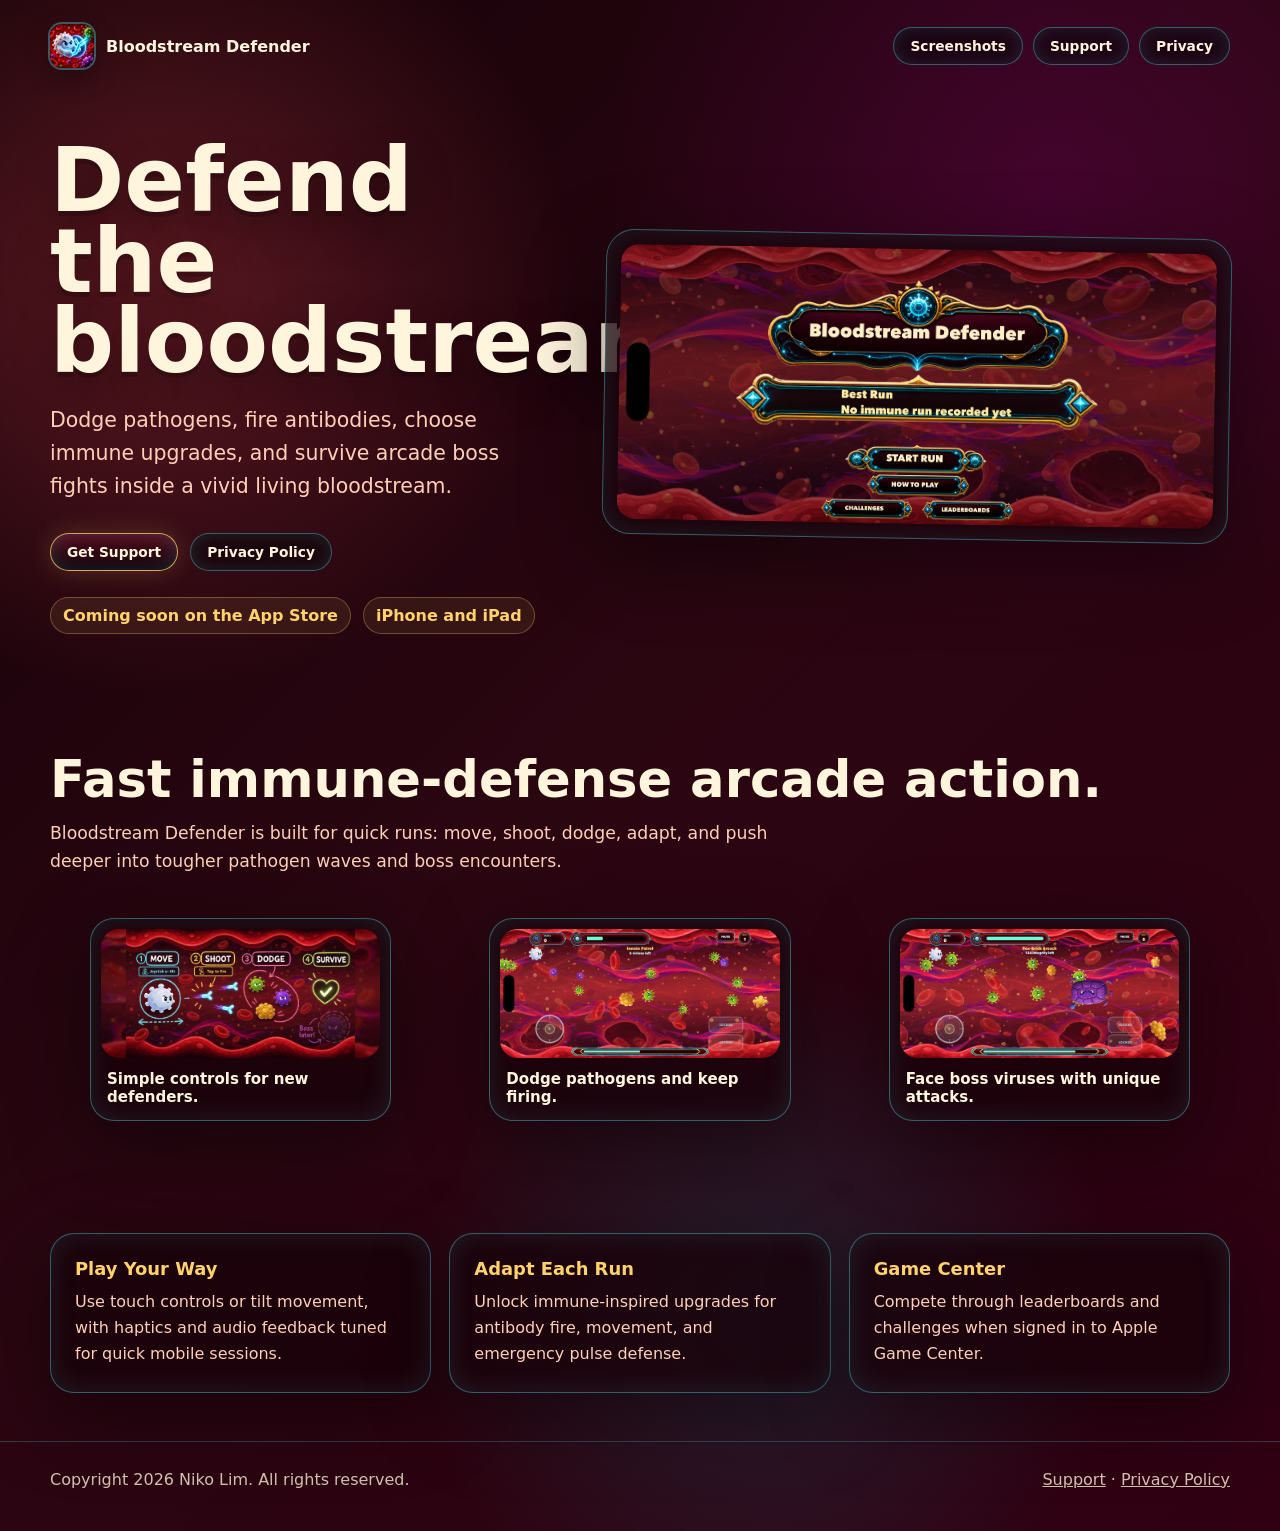
==== index.html @ 1365306f "Create Bloodstream Defender support site" ====
<!doctype html>
<html lang="en">
  <head>
    <meta charset="utf-8">
    <meta name="viewport" content="width=device-width, initial-scale=1">
    <meta name="description" content="Bloodstream Defender is a fast arcade survival game for iPhone and iPad. Dodge pathogens, fire antibodies, unlock immune upgrades, and survive boss virus attacks.">
    <title>Bloodstream Defender</title>
    <link rel="icon" href="assets/app-icon.png">
    <link rel="stylesheet" href="styles.css">
  </head>
  <body>
    <header class="site-shell topbar">
      <a class="brand" href="./" aria-label="Bloodstream Defender home">
        <img src="assets/app-icon.png" alt="">
        <span>Bloodstream Defender</span>
      </a>
      <nav class="nav" aria-label="Main navigation">
        <a href="#screenshots">Screenshots</a>
        <a href="support/">Support</a>
        <a href="privacy/">Privacy</a>
      </nav>
    </header>

    <main>
      <section class="site-shell hero">
        <div>
          <h1>Defend the bloodstream.</h1>
          <p>
            Dodge pathogens, fire antibodies, choose immune upgrades, and survive arcade boss fights inside a vivid living bloodstream.
          </p>
          <div class="hero-actions" aria-label="Primary links">
            <a class="button primary" href="support/">Get Support</a>
            <a class="button" href="privacy/">Privacy Policy</a>
          </div>
          <div class="status-line" aria-label="Release status">
            <span>Coming soon on the App Store</span>
            <span>iPhone and iPad</span>
          </div>
        </div>
        <div class="hero-card" aria-label="Bloodstream Defender title screenshot">
          <img src="assets/iphone-title.png" alt="Bloodstream Defender title screen">
        </div>
      </section>

      <section id="screenshots" class="site-shell section">
        <h2>Fast immune-defense arcade action.</h2>
        <p class="section-lead">
          Bloodstream Defender is built for quick runs: move, shoot, dodge, adapt, and push deeper into tougher pathogen waves and boss encounters.
        </p>
        <div class="shot-grid">
          <figure class="shot">
            <img src="assets/iphone-how-to.png" alt="How to play screen showing move, shoot, dodge, and survive instructions">
            <figcaption>Simple controls for new defenders.</figcaption>
          </figure>
          <figure class="shot">
            <img src="assets/iphone-gameplay.png" alt="Gameplay screen with white blood cell, pathogens, and antibody projectiles">
            <figcaption>Dodge pathogens and keep firing.</figcaption>
          </figure>
          <figure class="shot">
            <img src="assets/iphone-boss.png" alt="Boss encounter gameplay screenshot">
            <figcaption>Face boss viruses with unique attacks.</figcaption>
          </figure>
        </div>
      </section>

      <section class="site-shell section">
        <div class="info-grid">
          <article class="panel">
            <h3>Play Your Way</h3>
            <p>Use touch controls or tilt movement, with haptics and audio feedback tuned for quick mobile sessions.</p>
          </article>
          <article class="panel">
            <h3>Adapt Each Run</h3>
            <p>Unlock immune-inspired upgrades for antibody fire, movement, and emergency pulse defense.</p>
          </article>
          <article class="panel">
            <h3>Game Center</h3>
            <p>Compete through leaderboards and challenges when signed in to Apple Game Center.</p>
          </article>
        </div>
      </section>
    </main>

    <footer class="footer">
      <div class="site-shell">
        <span>Copyright 2026 Niko Lim. All rights reserved.</span>
        <span><a href="support/">Support</a> · <a href="privacy/">Privacy Policy</a></span>
      </div>
    </footer>
  </body>
</html>
---- styles.css ----
:root {
  --ink: #fff5dd;
  --muted: #ffcfb8;
  --cyan: #54f5ff;
  --cyan-soft: rgba(84, 245, 255, 0.2);
  --gold: #ffd26b;
  --red-900: #160208;
  --red-800: #2a0611;
  --red-700: #570d1d;
  --panel: rgba(25, 2, 10, 0.78);
  --panel-strong: rgba(10, 0, 6, 0.88);
  --line: rgba(84, 245, 255, 0.38);
  --shadow: 0 24px 80px rgba(0, 0, 0, 0.45);
}

* {
  box-sizing: border-box;
}

html {
  min-height: 100%;
  background: var(--red-900);
  color: var(--ink);
  font-family: Inter, ui-rounded, "SF Pro Rounded", "Trebuchet MS", system-ui, -apple-system, BlinkMacSystemFont, sans-serif;
}

body {
  min-height: 100%;
  margin: 0;
  background:
    radial-gradient(circle at 12% 18%, rgba(255, 80, 91, 0.28), transparent 26rem),
    radial-gradient(circle at 82% 12%, rgba(115, 0, 94, 0.36), transparent 28rem),
    radial-gradient(circle at 60% 86%, rgba(0, 221, 255, 0.13), transparent 22rem),
    linear-gradient(135deg, var(--red-900), var(--red-800) 48%, #300012);
}

body::before {
  position: fixed;
  inset: 0;
  z-index: -2;
  content: "";
  background-image:
    radial-gradient(ellipse at center, rgba(255, 82, 55, 0.28) 0 23%, transparent 24%),
    radial-gradient(ellipse at center, rgba(255, 166, 54, 0.18) 0 20%, transparent 21%);
  background-size: 180px 82px, 84px 84px;
  background-position: 20px 30px, 110px 80px;
  opacity: 0.25;
  transform: rotate(-10deg) scale(1.08);
}

body::after {
  position: fixed;
  inset: 0;
  z-index: -1;
  content: "";
  background:
    linear-gradient(90deg, rgba(255, 73, 92, 0.28), transparent 17%, transparent 83%, rgba(255, 73, 92, 0.28)),
    linear-gradient(180deg, rgba(255, 55, 60, 0.42), transparent 19%, transparent 81%, rgba(255, 55, 60, 0.42));
  pointer-events: none;
}

a {
  color: inherit;
}

.site-shell {
  width: min(1180px, calc(100% - 36px));
  margin: 0 auto;
}

.topbar {
  display: flex;
  align-items: center;
  justify-content: space-between;
  gap: 24px;
  padding: 24px 0;
}

.brand {
  display: inline-flex;
  align-items: center;
  gap: 12px;
  color: var(--ink);
  font-weight: 900;
  text-decoration: none;
}

.brand img {
  width: 44px;
  height: 44px;
  border-radius: 12px;
  box-shadow: 0 0 0 2px rgba(84, 245, 255, 0.34), 0 10px 24px rgba(0, 0, 0, 0.35);
}

.nav {
  display: flex;
  gap: 10px;
  align-items: center;
  flex-wrap: wrap;
}

.nav a,
.button {
  border: 1px solid var(--line);
  border-radius: 999px;
  background: rgba(7, 0, 6, 0.52);
  color: var(--ink);
  box-shadow: inset 0 0 18px rgba(84, 245, 255, 0.13);
  font-size: 0.86rem;
  font-weight: 850;
  letter-spacing: 0;
  padding: 10px 16px;
  text-decoration: none;
}

.button.primary {
  border-color: rgba(255, 210, 107, 0.78);
  background: linear-gradient(180deg, rgba(87, 8, 24, 0.94), rgba(14, 1, 8, 0.96));
  box-shadow: inset 0 0 20px rgba(84, 245, 255, 0.18), 0 0 26px rgba(255, 210, 107, 0.18);
}

.hero {
  display: grid;
  grid-template-columns: minmax(0, 0.9fr) minmax(360px, 1.1fr);
  align-items: center;
  gap: 42px;
  padding: 48px 0 72px;
}

.hero h1,
.page-hero h1 {
  max-width: 780px;
  margin: 0;
  font-size: clamp(3rem, 7vw, 6.8rem);
  line-height: 0.9;
  letter-spacing: 0;
  text-shadow: 0 5px 0 rgba(0, 0, 0, 0.18), 0 18px 42px rgba(0, 0, 0, 0.36);
}

.hero p,
.page-hero p {
  max-width: 620px;
  margin: 22px 0 0;
  color: var(--muted);
  font-size: clamp(1.06rem, 1.7vw, 1.28rem);
  line-height: 1.62;
}

.hero-actions {
  display: flex;
  gap: 12px;
  flex-wrap: wrap;
  margin-top: 30px;
}

.status-line {
  display: flex;
  gap: 12px;
  flex-wrap: wrap;
  margin-top: 26px;
  color: var(--gold);
  font-weight: 900;
}

.status-line span {
  border: 1px solid rgba(255, 210, 107, 0.3);
  border-radius: 999px;
  background: rgba(255, 210, 107, 0.08);
  padding: 8px 12px;
}

.hero-card,
.panel,
.shot {
  border: 1px solid var(--line);
  background: var(--panel);
  box-shadow: var(--shadow), inset 0 0 28px rgba(84, 245, 255, 0.11);
}

.hero-card {
  border-radius: 28px;
  padding: 14px;
  transform: rotate(1deg);
}

.hero-card img,
.shot img {
  display: block;
  width: 100%;
  border-radius: 18px;
}

.section {
  padding: 48px 0;
}

.section h2 {
  margin: 0 0 14px;
  font-size: clamp(2rem, 4vw, 3.8rem);
  line-height: 0.98;
  letter-spacing: 0;
}

.section-lead {
  max-width: 720px;
  margin: 0 0 26px;
  color: var(--muted);
  font-size: 1.08rem;
  line-height: 1.65;
}

.shot-grid {
  display: grid;
  grid-template-columns: repeat(3, minmax(0, 1fr));
  gap: 18px;
}

.shot {
  overflow: hidden;
  border-radius: 24px;
  padding: 10px;
}

.shot figcaption {
  color: var(--ink);
  font-size: 0.94rem;
  font-weight: 850;
  padding: 12px 6px 4px;
}

.info-grid {
  display: grid;
  grid-template-columns: repeat(3, minmax(0, 1fr));
  gap: 18px;
}

.panel {
  border-radius: 24px;
  padding: 24px;
}

.panel h3 {
  margin: 0 0 10px;
  color: var(--gold);
  font-size: 1.12rem;
}

.panel p,
.panel li {
  color: var(--muted);
  line-height: 1.65;
}

.panel p {
  margin: 0;
}

.panel ul {
  margin: 0;
  padding-left: 18px;
}

.page-hero {
  padding: 54px 0 34px;
}

.content-card {
  width: min(860px, 100%);
  margin: 0 auto 64px;
  border: 1px solid rgba(255, 210, 107, 0.24);
  border-radius: 28px;
  background: var(--panel-strong);
  box-shadow: var(--shadow), inset 0 0 28px rgba(84, 245, 255, 0.1);
  padding: clamp(24px, 5vw, 48px);
}

.content-card h2 {
  color: var(--gold);
  margin-top: 0;
}

.content-card p,
.content-card li {
  color: var(--muted);
  line-height: 1.72;
}

.content-card a {
  color: var(--cyan);
  font-weight: 850;
}

.footer {
  border-top: 1px solid rgba(84, 245, 255, 0.22);
  color: rgba(255, 245, 221, 0.78);
  padding: 28px 0 42px;
}

.footer .site-shell {
  display: flex;
  justify-content: space-between;
  gap: 18px;
  flex-wrap: wrap;
}

@media (max-width: 900px) {
  .hero,
  .info-grid,
  .shot-grid {
    grid-template-columns: 1fr;
  }

  .hero {
    padding-top: 28px;
  }

  .hero-card {
    transform: none;
  }
}

@media (max-width: 620px) {
  .site-shell {
    width: min(100% - 24px, 1180px);
  }

  .topbar {
    align-items: flex-start;
    flex-direction: column;
  }

  .nav {
    width: 100%;
  }

  .nav a {
    flex: 1;
    text-align: center;
  }

  .hero h1,
  .page-hero h1 {
    font-size: clamp(2.6rem, 15vw, 4rem);
  }
}
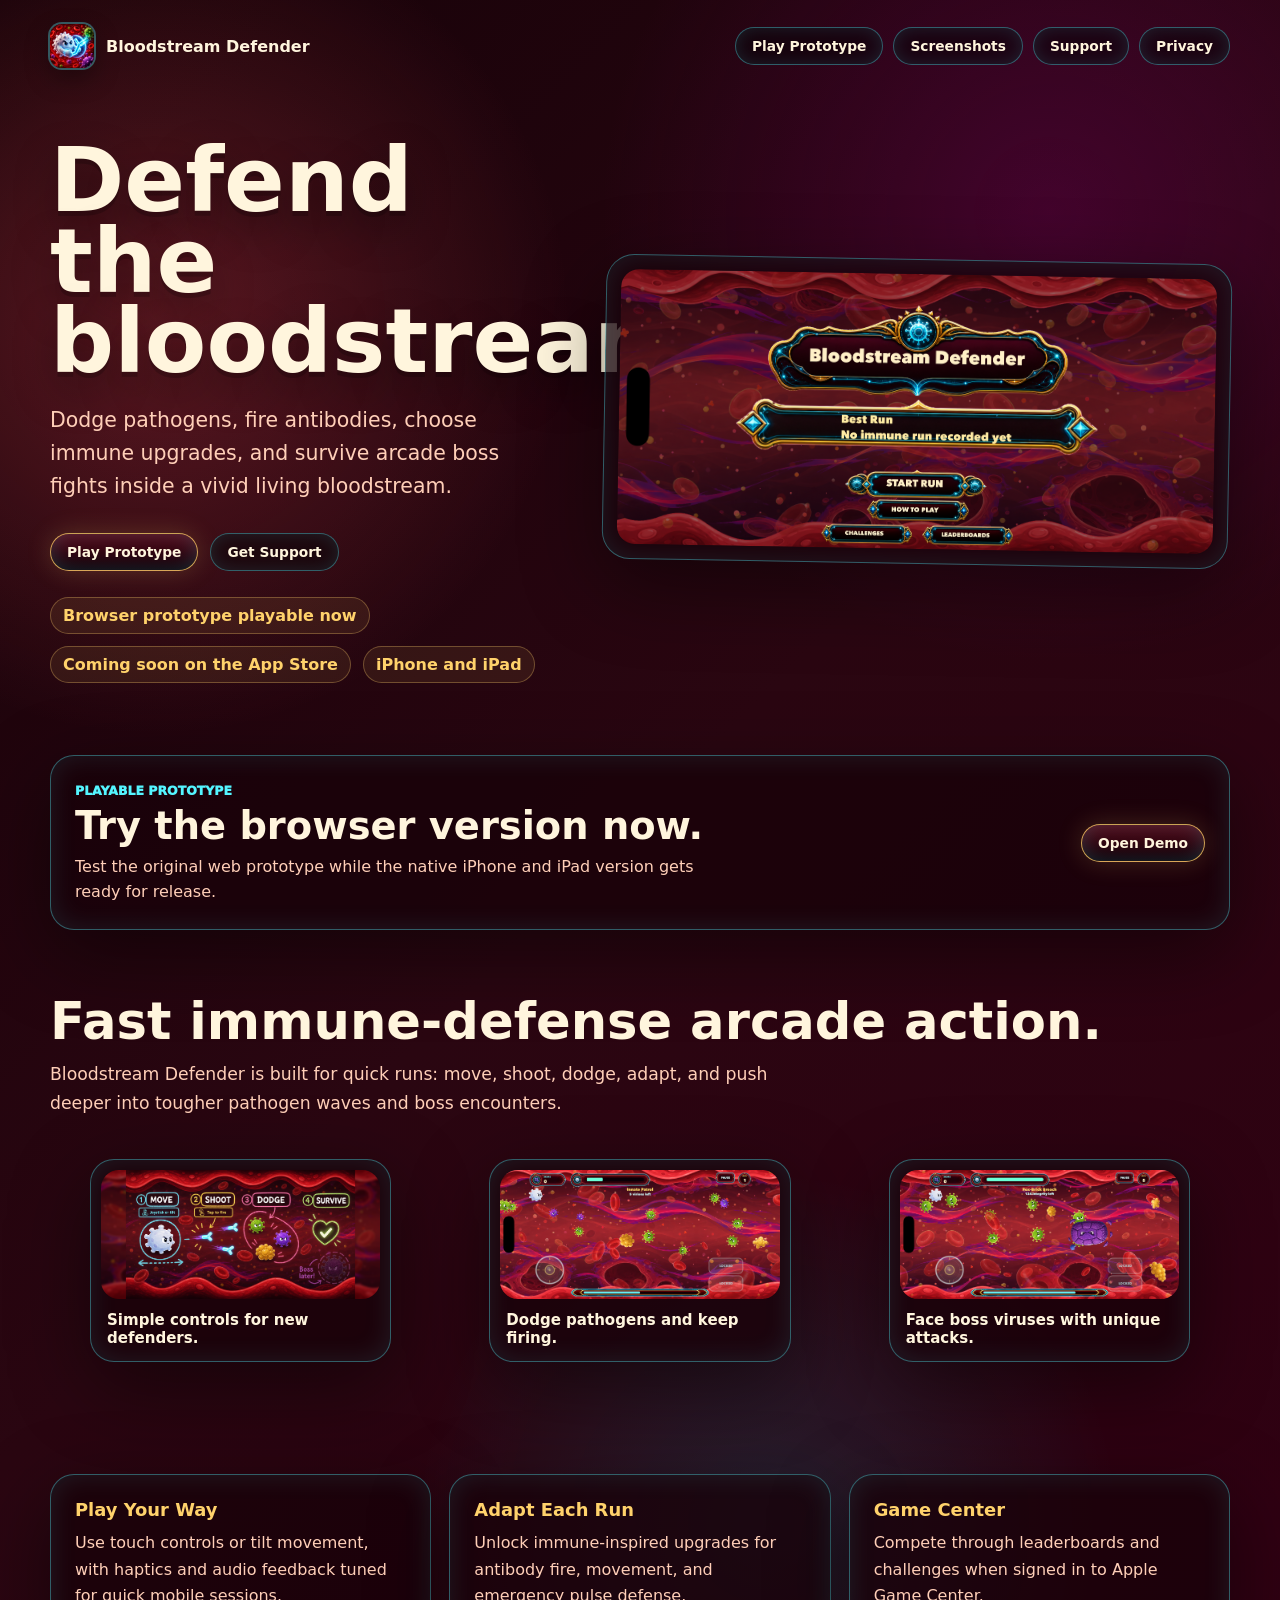
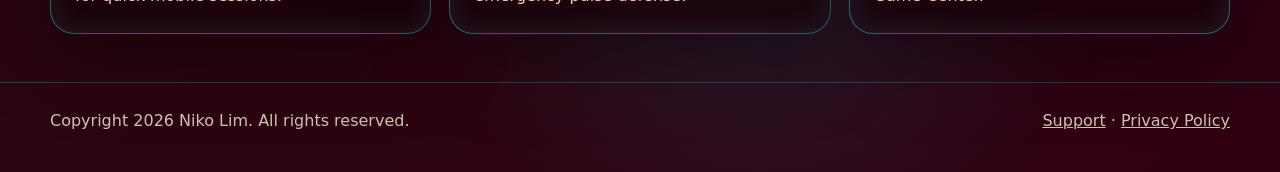
==== commit bec526a8: "Feature playable prototype link" ====
--- a/index.html
+++ b/index.html
@@ -15,6 +15,7 @@
         <span>Bloodstream Defender</span>
       </a>
       <nav class="nav" aria-label="Main navigation">
+        <a href="https://humble-marvel-dx2j.here.now/" target="_blank" rel="noopener">Play Prototype</a>
         <a href="#screenshots">Screenshots</a>
         <a href="support/">Support</a>
         <a href="privacy/">Privacy</a>
@@ -29,10 +30,11 @@
             Dodge pathogens, fire antibodies, choose immune upgrades, and survive arcade boss fights inside a vivid living bloodstream.
           </p>
           <div class="hero-actions" aria-label="Primary links">
-            <a class="button primary" href="support/">Get Support</a>
-            <a class="button" href="privacy/">Privacy Policy</a>
+            <a class="button primary" href="https://humble-marvel-dx2j.here.now/" target="_blank" rel="noopener">Play Prototype</a>
+            <a class="button" href="support/">Get Support</a>
           </div>
           <div class="status-line" aria-label="Release status">
+            <span>Browser prototype playable now</span>
             <span>Coming soon on the App Store</span>
             <span>iPhone and iPad</span>
           </div>
@@ -40,6 +42,17 @@
         <div class="hero-card" aria-label="Bloodstream Defender title screenshot">
           <img src="assets/iphone-title.png" alt="Bloodstream Defender title screen">
         </div>
+      </section>
+
+      <section class="site-shell demo-callout" aria-labelledby="prototypeTitle">
+        <div>
+          <span class="eyebrow">Playable prototype</span>
+          <h2 id="prototypeTitle">Try the browser version now.</h2>
+          <p>
+            Test the original web prototype while the native iPhone and iPad version gets ready for release.
+          </p>
+        </div>
+        <a class="button primary" href="https://humble-marvel-dx2j.here.now/" target="_blank" rel="noopener">Open Demo</a>
       </section>
 
       <section id="screenshots" class="site-shell section">
--- a/styles.css
+++ b/styles.css
@@ -169,9 +169,19 @@
   padding: 8px 12px;
 }
 
+.eyebrow {
+  display: inline-block;
+  color: var(--cyan);
+  font-size: 0.78rem;
+  font-weight: 950;
+  letter-spacing: 0;
+  text-transform: uppercase;
+}
+
 .hero-card,
 .panel,
-.shot {
+.shot,
+.demo-callout {
   border: 1px solid var(--line);
   background: var(--panel);
   box-shadow: var(--shadow), inset 0 0 28px rgba(84, 245, 255, 0.11);
@@ -192,6 +202,29 @@
 
 .section {
   padding: 48px 0;
+}
+
+.demo-callout {
+  display: flex;
+  align-items: center;
+  justify-content: space-between;
+  gap: 24px;
+  border-radius: 24px;
+  margin-bottom: 18px;
+  padding: 24px;
+}
+
+.demo-callout h2 {
+  margin: 8px 0 8px;
+  font-size: clamp(1.7rem, 3vw, 3rem);
+  line-height: 1;
+}
+
+.demo-callout p {
+  max-width: 640px;
+  margin: 0;
+  color: var(--muted);
+  line-height: 1.6;
 }
 
 .section h2 {
@@ -317,6 +350,11 @@
   .hero-card {
     transform: none;
   }
+
+  .demo-callout {
+    align-items: flex-start;
+    flex-direction: column;
+  }
 }
 
 @media (max-width: 620px) {
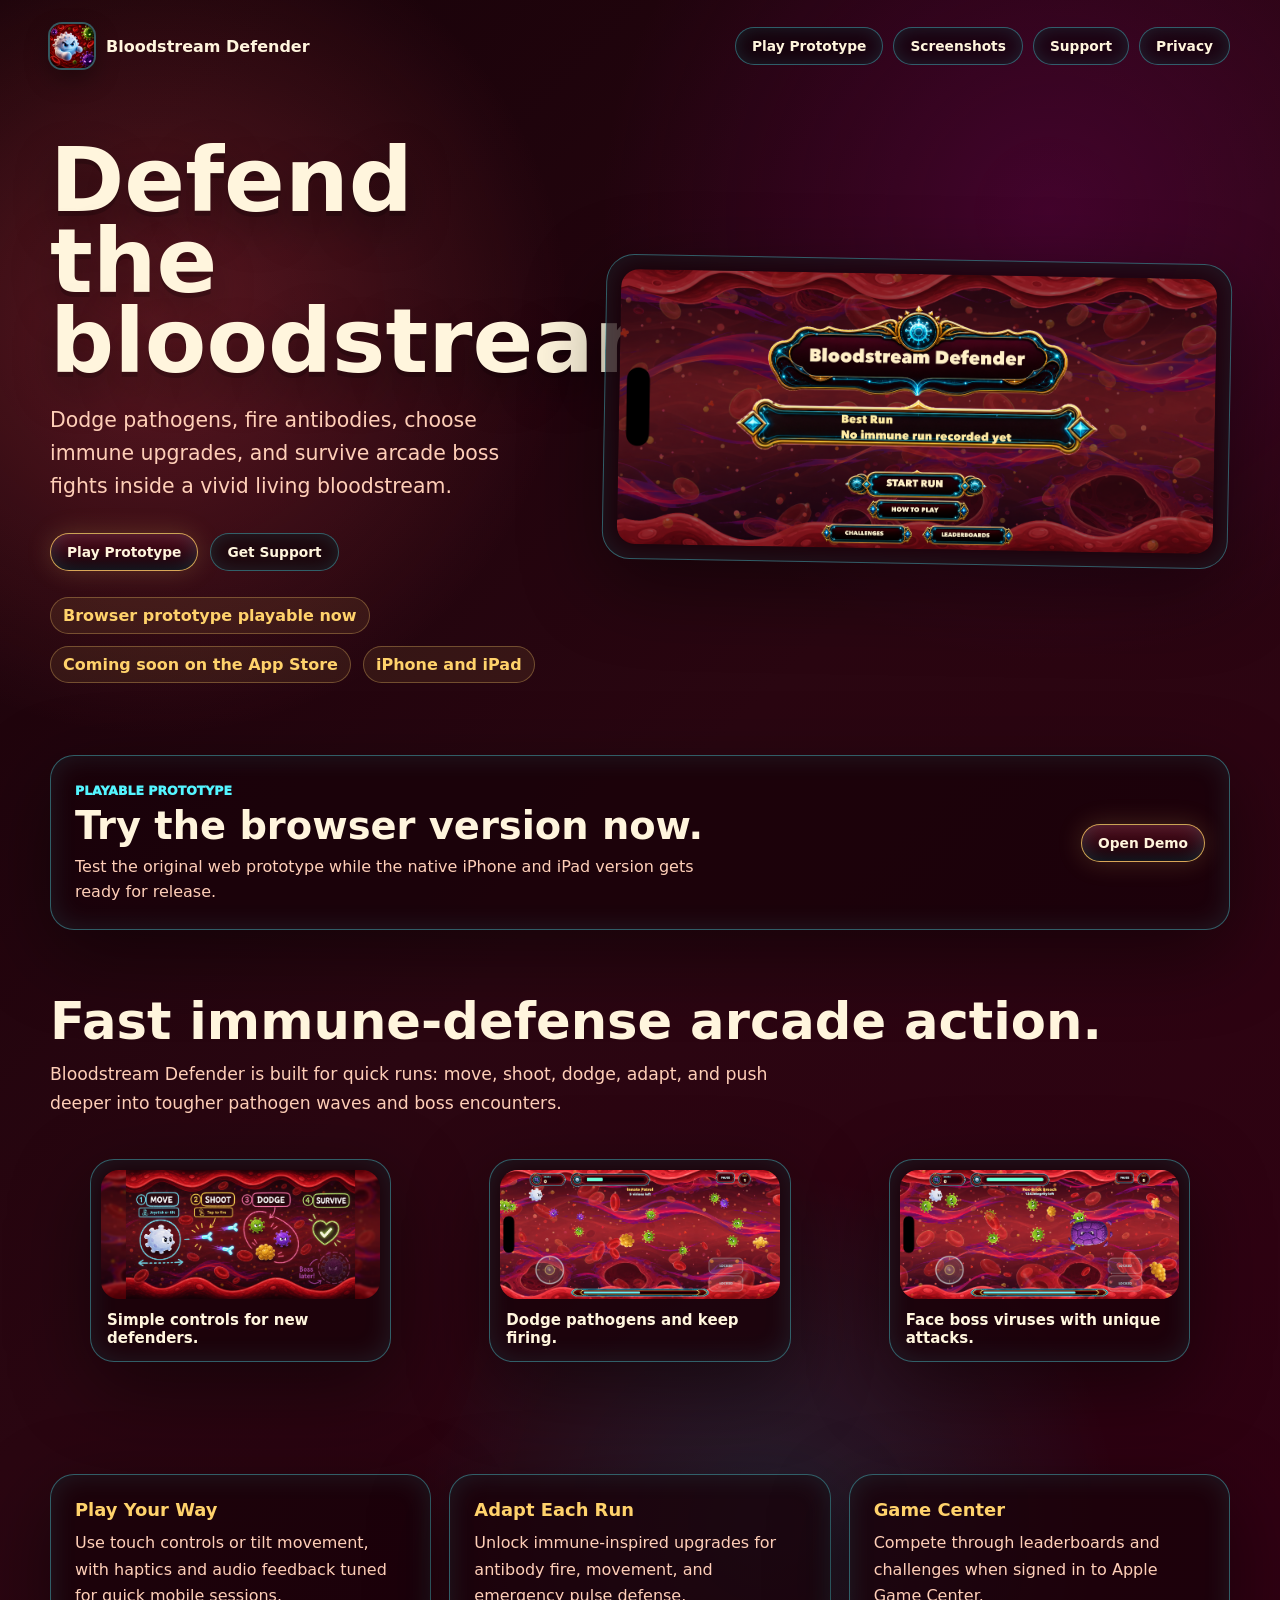
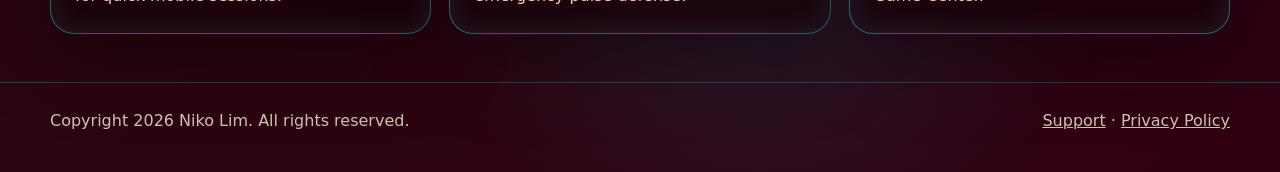
==== commit 6a5433c0: "Update site icon to App Store artwork" ====
--- a/index.html
+++ b/index.html
@@ -5,13 +5,13 @@
     <meta name="viewport" content="width=device-width, initial-scale=1">
     <meta name="description" content="Bloodstream Defender is a fast arcade survival game for iPhone and iPad. Dodge pathogens, fire antibodies, unlock immune upgrades, and survive boss virus attacks.">
     <title>Bloodstream Defender</title>
-    <link rel="icon" href="assets/app-icon.png">
+    <link rel="icon" href="assets/app-icon.png?v=20260701">
     <link rel="stylesheet" href="styles.css">
   </head>
   <body>
     <header class="site-shell topbar">
       <a class="brand" href="./" aria-label="Bloodstream Defender home">
-        <img src="assets/app-icon.png" alt="">
+        <img src="assets/app-icon.png?v=20260701" alt="">
         <span>Bloodstream Defender</span>
       </a>
       <nav class="nav" aria-label="Main navigation">
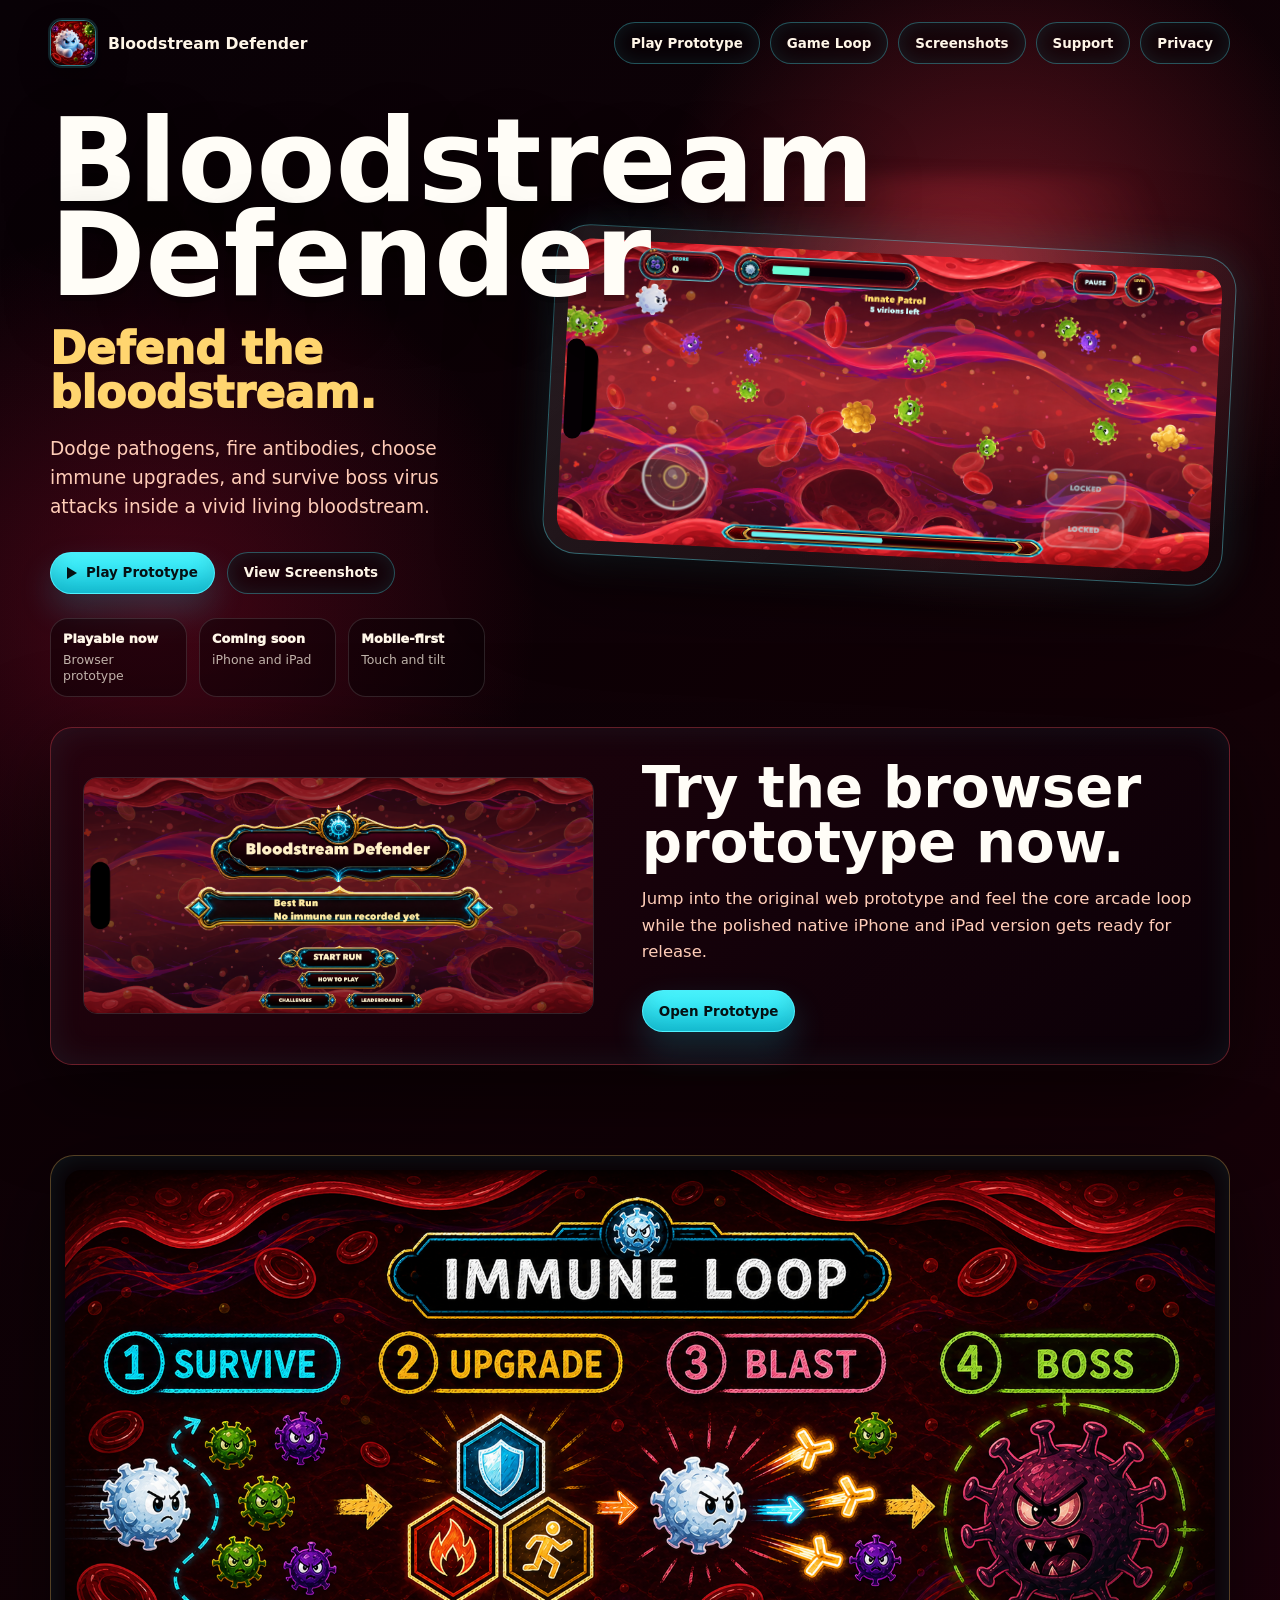
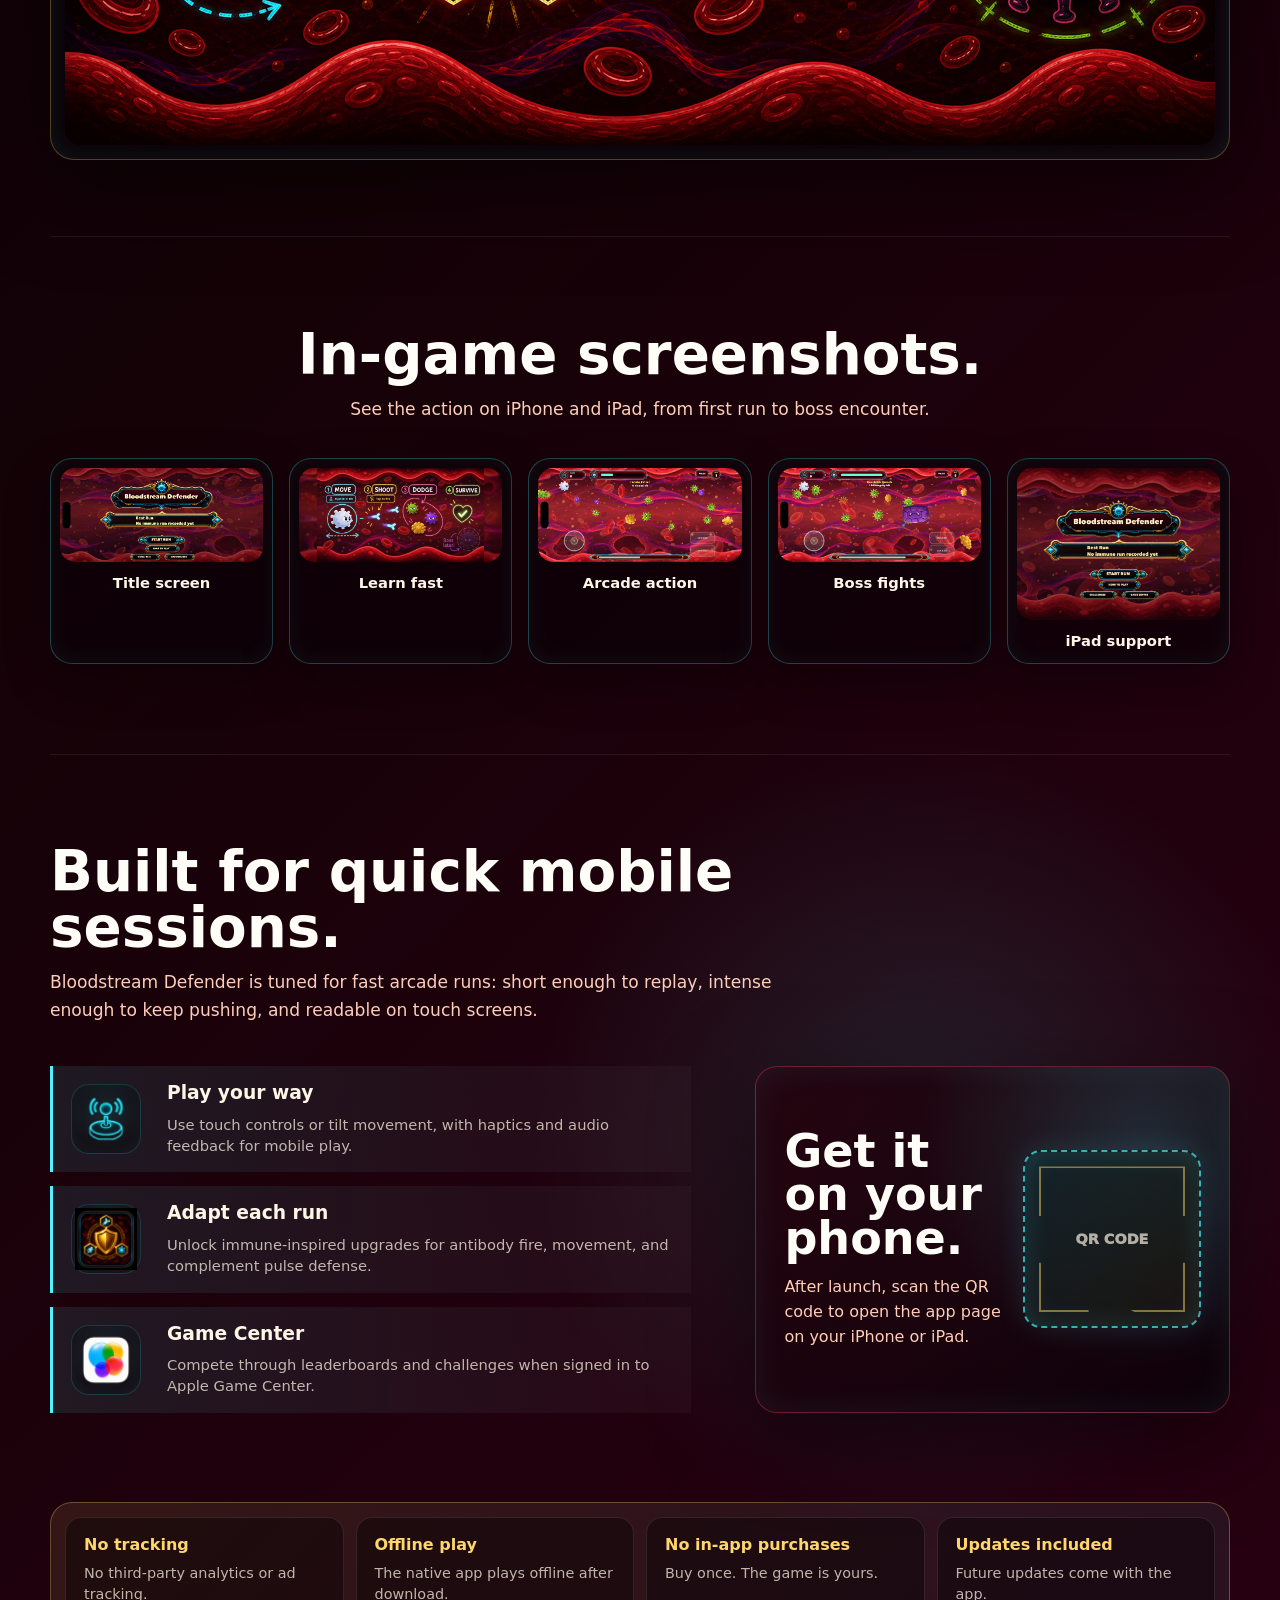
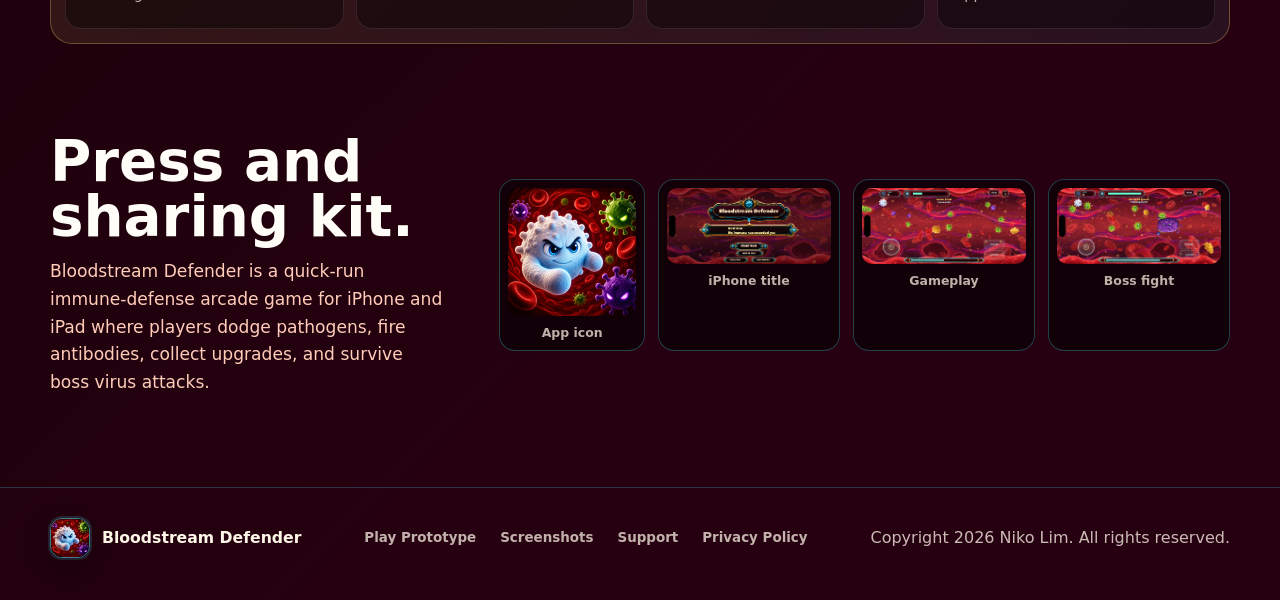
==== commit 5d1e3d5e: "Redesign marketing site" ====
--- a/index.html
+++ b/index.html
@@ -3,9 +3,19 @@
   <head>
     <meta charset="utf-8">
     <meta name="viewport" content="width=device-width, initial-scale=1">
-    <meta name="description" content="Bloodstream Defender is a fast arcade survival game for iPhone and iPad. Dodge pathogens, fire antibodies, unlock immune upgrades, and survive boss virus attacks.">
+    <meta name="description" content="Bloodstream Defender is a quick-run immune-defense arcade game for iPhone and iPad. Dodge pathogens, fire antibodies, unlock immune upgrades, and fight boss viruses with no tracking or in-app purchases.">
+    <meta property="og:title" content="Bloodstream Defender">
+    <meta property="og:description" content="A quick-run immune-defense arcade game for iPhone and iPad. Play the browser prototype now.">
+    <meta property="og:type" content="website">
+    <meta property="og:url" content="https://niko2756.github.io/bloodstream-defender-site/">
+    <meta property="og:image" content="https://niko2756.github.io/bloodstream-defender-site/assets/iphone-gameplay.png">
+    <meta name="twitter:card" content="summary_large_image">
+    <meta name="twitter:title" content="Bloodstream Defender">
+    <meta name="twitter:description" content="Defend the bloodstream in a quick-run immune-defense arcade game for iPhone and iPad.">
+    <meta name="theme-color" content="#160208">
     <title>Bloodstream Defender</title>
     <link rel="icon" href="assets/app-icon.png?v=20260701">
+    <link rel="apple-touch-icon" href="assets/app-icon.png?v=20260701">
     <link rel="stylesheet" href="styles.css">
   </head>
   <body>
@@ -16,6 +26,7 @@
       </a>
       <nav class="nav" aria-label="Main navigation">
         <a href="https://humble-marvel-dx2j.here.now/" target="_blank" rel="noopener">Play Prototype</a>
+        <a href="#loop">Game Loop</a>
         <a href="#screenshots">Screenshots</a>
         <a href="support/">Support</a>
         <a href="privacy/">Privacy</a>
@@ -24,80 +35,199 @@
 
     <main>
       <section class="site-shell hero">
-        <div>
-          <h1>Defend the bloodstream.</h1>
-          <p>
-            Dodge pathogens, fire antibodies, choose immune upgrades, and survive arcade boss fights inside a vivid living bloodstream.
+        <div class="hero-copy">
+          <h1>Bloodstream Defender</h1>
+          <p class="hero-line">Defend the bloodstream.</p>
+          <p>
+            Dodge pathogens, fire antibodies, choose immune upgrades, and survive boss virus attacks inside a vivid living bloodstream.
           </p>
           <div class="hero-actions" aria-label="Primary links">
-            <a class="button primary" href="https://humble-marvel-dx2j.here.now/" target="_blank" rel="noopener">Play Prototype</a>
-            <a class="button" href="support/">Get Support</a>
+            <a class="button primary" href="https://humble-marvel-dx2j.here.now/" target="_blank" rel="noopener">
+              <span class="button-icon" aria-hidden="true"></span>
+              Play Prototype
+            </a>
+            <a class="button" href="#screenshots">View Screenshots</a>
           </div>
-          <div class="status-line" aria-label="Release status">
-            <span>Browser prototype playable now</span>
-            <span>Coming soon on the App Store</span>
-            <span>iPhone and iPad</span>
+          <dl class="hero-facts" aria-label="Release status">
+            <div>
+              <dt>Playable now</dt>
+              <dd>Browser prototype</dd>
+            </div>
+            <div>
+              <dt>Coming soon</dt>
+              <dd>iPhone and iPad</dd>
+            </div>
+            <div>
+              <dt>Mobile-first</dt>
+              <dd>Touch and tilt</dd>
+            </div>
+          </dl>
+        </div>
+        <div class="hero-media" aria-label="Bloodstream Defender gameplay screenshot">
+          <div class="phone-frame">
+            <img src="assets/iphone-gameplay.png" alt="Bloodstream Defender gameplay with a white blood cell firing antibodies at pathogens">
           </div>
         </div>
-        <div class="hero-card" aria-label="Bloodstream Defender title screenshot">
-          <img src="assets/iphone-title.png" alt="Bloodstream Defender title screen">
-        </div>
-      </section>
-
-      <section class="site-shell demo-callout" aria-labelledby="prototypeTitle">
-        <div>
-          <span class="eyebrow">Playable prototype</span>
-          <h2 id="prototypeTitle">Try the browser version now.</h2>
-          <p>
-            Test the original web prototype while the native iPhone and iPad version gets ready for release.
-          </p>
-        </div>
-        <a class="button primary" href="https://humble-marvel-dx2j.here.now/" target="_blank" rel="noopener">Open Demo</a>
-      </section>
-
-      <section id="screenshots" class="site-shell section">
-        <h2>Fast immune-defense arcade action.</h2>
-        <p class="section-lead">
-          Bloodstream Defender is built for quick runs: move, shoot, dodge, adapt, and push deeper into tougher pathogen waves and boss encounters.
-        </p>
-        <div class="shot-grid">
+      </section>
+
+      <section class="site-shell prototype-band" aria-labelledby="prototypeTitle">
+        <img src="assets/iphone-title.png" alt="Bloodstream Defender title screen">
+        <div>
+          <h2 id="prototypeTitle">Try the browser prototype now.</h2>
+          <p>
+            Jump into the original web prototype and feel the core arcade loop while the polished native iPhone and iPad version gets ready for release.
+          </p>
+          <a class="button primary" href="https://humble-marvel-dx2j.here.now/" target="_blank" rel="noopener">Open Prototype</a>
+        </div>
+      </section>
+
+      <section id="loop" class="site-shell section loop-section">
+        <h2 class="sr-only">The immune-defense loop.</h2>
+        <figure class="loop-art">
+          <img src="assets/immune-defense-loop-kids.png" alt="The immune-defense loop: survive, upgrade, blast, and face the boss.">
+          <figcaption class="sr-only">Survive waves, choose upgrades, blast pathogens, and face boss viruses.</figcaption>
+        </figure>
+        <p class="sr-only">Gameplay loop: survive waves, choose upgrades, get stronger, and defeat boss viruses.</p>
+      </section>
+
+      <section id="screenshots" class="site-shell section screenshots-section">
+        <div class="section-heading">
+          <h2>In-game screenshots.</h2>
+          <p>See the action on iPhone and iPad, from first run to boss encounter.</p>
+        </div>
+        <div class="shot-rail" aria-label="Bloodstream Defender screenshots">
+          <figure class="shot">
+            <img src="assets/iphone-title.png" alt="Bloodstream Defender iPhone title screen">
+            <figcaption>Title screen</figcaption>
+          </figure>
           <figure class="shot">
             <img src="assets/iphone-how-to.png" alt="How to play screen showing move, shoot, dodge, and survive instructions">
-            <figcaption>Simple controls for new defenders.</figcaption>
+            <figcaption>Learn fast</figcaption>
           </figure>
           <figure class="shot">
             <img src="assets/iphone-gameplay.png" alt="Gameplay screen with white blood cell, pathogens, and antibody projectiles">
-            <figcaption>Dodge pathogens and keep firing.</figcaption>
+            <figcaption>Arcade action</figcaption>
           </figure>
           <figure class="shot">
             <img src="assets/iphone-boss.png" alt="Boss encounter gameplay screenshot">
-            <figcaption>Face boss viruses with unique attacks.</figcaption>
-          </figure>
-        </div>
-      </section>
-
-      <section class="site-shell section">
-        <div class="info-grid">
-          <article class="panel">
-            <h3>Play Your Way</h3>
-            <p>Use touch controls or tilt movement, with haptics and audio feedback tuned for quick mobile sessions.</p>
-          </article>
-          <article class="panel">
-            <h3>Adapt Each Run</h3>
-            <p>Unlock immune-inspired upgrades for antibody fire, movement, and emergency pulse defense.</p>
-          </article>
-          <article class="panel">
-            <h3>Game Center</h3>
-            <p>Compete through leaderboards and challenges when signed in to Apple Game Center.</p>
-          </article>
+            <figcaption>Boss fights</figcaption>
+          </figure>
+          <figure class="shot shot--ipad">
+            <img src="assets/ipad-title.png" alt="Bloodstream Defender iPad title screen">
+            <figcaption>iPad support</figcaption>
+          </figure>
+        </div>
+      </section>
+
+      <section class="site-shell section mobile-section" aria-labelledby="mobileTitle">
+        <div class="mobile-copy">
+          <h2 id="mobileTitle">Built for quick mobile sessions.</h2>
+          <p>
+            Bloodstream Defender is tuned for fast arcade runs: short enough to replay, intense enough to keep pushing, and readable on touch screens.
+          </p>
+        </div>
+        <div class="mobile-layout">
+          <div class="feature-list">
+            <article class="feature">
+              <span class="feature-icon" aria-hidden="true">
+                <img src="assets/feature-icon-play.png" alt="" width="104" height="104" loading="lazy">
+              </span>
+              <div class="feature-copy">
+                <h3>Play your way</h3>
+                <p>Use touch controls or tilt movement, with haptics and audio feedback for mobile play.</p>
+              </div>
+            </article>
+            <article class="feature">
+              <span class="feature-icon" aria-hidden="true">
+                <img src="assets/feature-icon-adapt.png" alt="" width="104" height="104" loading="lazy">
+              </span>
+              <div class="feature-copy">
+                <h3>Adapt each run</h3>
+                <p>Unlock immune-inspired upgrades for antibody fire, movement, and complement pulse defense.</p>
+              </div>
+            </article>
+            <article class="feature">
+              <span class="feature-icon" aria-hidden="true">
+                <img src="assets/feature-icon-gamecenter.png" alt="" width="104" height="104" loading="lazy">
+              </span>
+              <div class="feature-copy">
+                <h3>Game Center</h3>
+                <p>Compete through leaderboards and challenges when signed in to Apple Game Center.</p>
+              </div>
+            </article>
+          </div>
+          <aside class="qr-panel" aria-labelledby="qrTitle">
+            <div>
+              <h3 id="qrTitle">Get it on your phone.</h3>
+              <p>After launch, scan the QR code to open the app page on your iPhone or iPad.</p>
+            </div>
+            <div class="qr-placeholder" aria-label="QR code placeholder">
+              <span>QR code</span>
+            </div>
+          </aside>
+        </div>
+      </section>
+
+      <section class="site-shell trust-strip" aria-label="App trust and ownership details">
+        <div>
+          <strong>No tracking</strong>
+          <span>No third-party analytics or ad tracking.</span>
+        </div>
+        <div>
+          <strong>Offline play</strong>
+          <span>The native app plays offline after download.</span>
+        </div>
+        <div>
+          <strong>No in-app purchases</strong>
+          <span>Buy once. The game is yours.</span>
+        </div>
+        <div>
+          <strong>Updates included</strong>
+          <span>Future updates come with the app.</span>
+        </div>
+      </section>
+
+      <section class="site-shell section press-section">
+        <div class="press-copy">
+          <h2>Press and sharing kit.</h2>
+          <p>
+            Bloodstream Defender is a quick-run immune-defense arcade game for iPhone and iPad where players dodge pathogens, fire antibodies, collect upgrades, and survive boss virus attacks.
+          </p>
+        </div>
+        <div class="asset-strip" aria-label="Available marketing assets">
+          <figure>
+            <img src="assets/app-icon.png?v=20260701" alt="Bloodstream Defender app icon">
+            <figcaption>App icon</figcaption>
+          </figure>
+          <figure>
+            <img src="assets/iphone-title.png" alt="Bloodstream Defender title screenshot">
+            <figcaption>iPhone title</figcaption>
+          </figure>
+          <figure>
+            <img src="assets/iphone-gameplay.png" alt="Bloodstream Defender gameplay screenshot">
+            <figcaption>Gameplay</figcaption>
+          </figure>
+          <figure>
+            <img src="assets/iphone-boss.png" alt="Bloodstream Defender boss fight screenshot">
+            <figcaption>Boss fight</figcaption>
+          </figure>
         </div>
       </section>
     </main>
 
     <footer class="footer">
       <div class="site-shell">
+        <a class="brand brand--footer" href="./" aria-label="Bloodstream Defender home">
+          <img src="assets/app-icon.png?v=20260701" alt="">
+          <span>Bloodstream Defender</span>
+        </a>
+        <nav class="footer-nav" aria-label="Footer navigation">
+          <a href="https://humble-marvel-dx2j.here.now/" target="_blank" rel="noopener">Play Prototype</a>
+          <a href="#screenshots">Screenshots</a>
+          <a href="support/">Support</a>
+          <a href="privacy/">Privacy Policy</a>
+        </nav>
         <span>Copyright 2026 Niko Lim. All rights reserved.</span>
-        <span><a href="support/">Support</a> · <a href="privacy/">Privacy Policy</a></span>
       </div>
     </footer>
   </body>
--- a/styles.css
+++ b/styles.css
@@ -1,16 +1,24 @@
 :root {
-  --ink: #fff5dd;
-  --muted: #ffcfb8;
-  --cyan: #54f5ff;
-  --cyan-soft: rgba(84, 245, 255, 0.2);
-  --gold: #ffd26b;
-  --red-900: #160208;
-  --red-800: #2a0611;
-  --red-700: #570d1d;
-  --panel: rgba(25, 2, 10, 0.78);
-  --panel-strong: rgba(10, 0, 6, 0.88);
-  --line: rgba(84, 245, 255, 0.38);
-  --shadow: 0 24px 80px rgba(0, 0, 0, 0.45);
+  color-scheme: dark;
+  --ink: #fff6e8;
+  --muted: #ffcdb8;
+  --muted-2: rgba(255, 246, 232, 0.72);
+  --cyan: #51f2ff;
+  --cyan-strong: #13d7ef;
+  --cyan-soft: rgba(81, 242, 255, 0.16);
+  --gold: #ffd56f;
+  --gold-soft: rgba(255, 213, 111, 0.16);
+  --red-950: #080106;
+  --red-900: #140207;
+  --red-850: #21040c;
+  --red-800: #340713;
+  --red-700: #5d1024;
+  --panel: rgba(18, 2, 9, 0.72);
+  --panel-strong: rgba(10, 1, 6, 0.9);
+  --line: rgba(81, 242, 255, 0.34);
+  --line-red: rgba(255, 86, 100, 0.34);
+  --shadow: 0 26px 92px rgba(0, 0, 0, 0.52);
+  --radius: 22px;
 }
 
 * {
@@ -19,7 +27,8 @@
 
 html {
   min-height: 100%;
-  background: var(--red-900);
+  scroll-behavior: smooth;
+  background: var(--red-950);
   color: var(--ink);
   font-family: Inter, ui-rounded, "SF Pro Rounded", "Trebuchet MS", system-ui, -apple-system, BlinkMacSystemFont, sans-serif;
 }
@@ -27,24 +36,25 @@
 body {
   min-height: 100%;
   margin: 0;
+  overflow-x: hidden;
   background:
-    radial-gradient(circle at 12% 18%, rgba(255, 80, 91, 0.28), transparent 26rem),
-    radial-gradient(circle at 82% 12%, rgba(115, 0, 94, 0.36), transparent 28rem),
-    radial-gradient(circle at 60% 86%, rgba(0, 221, 255, 0.13), transparent 22rem),
-    linear-gradient(135deg, var(--red-900), var(--red-800) 48%, #300012);
+    radial-gradient(circle at 78% 7%, rgba(255, 53, 76, 0.34), transparent 22rem),
+    radial-gradient(circle at 12% 16%, rgba(194, 15, 56, 0.3), transparent 24rem),
+    radial-gradient(circle at 72% 72%, rgba(81, 242, 255, 0.13), transparent 25rem),
+    linear-gradient(135deg, var(--red-950), var(--red-900) 42%, #260010 82%);
 }
 
 body::before {
   position: fixed;
-  inset: 0;
+  inset: -14vh -10vw;
   z-index: -2;
   content: "";
   background-image:
-    radial-gradient(ellipse at center, rgba(255, 82, 55, 0.28) 0 23%, transparent 24%),
-    radial-gradient(ellipse at center, rgba(255, 166, 54, 0.18) 0 20%, transparent 21%);
-  background-size: 180px 82px, 84px 84px;
-  background-position: 20px 30px, 110px 80px;
-  opacity: 0.25;
+    radial-gradient(ellipse at center, rgba(255, 91, 62, 0.24) 0 22%, transparent 23%),
+    radial-gradient(ellipse at center, rgba(255, 179, 75, 0.14) 0 18%, transparent 19%);
+  background-position: 20px 30px, 108px 82px;
+  background-size: 210px 96px, 96px 96px;
+  opacity: 0.22;
   transform: rotate(-10deg) scale(1.08);
 }
 
@@ -54,8 +64,9 @@
   z-index: -1;
   content: "";
   background:
-    linear-gradient(90deg, rgba(255, 73, 92, 0.28), transparent 17%, transparent 83%, rgba(255, 73, 92, 0.28)),
-    linear-gradient(180deg, rgba(255, 55, 60, 0.42), transparent 19%, transparent 81%, rgba(255, 55, 60, 0.42));
+    linear-gradient(90deg, rgba(255, 45, 79, 0.32), transparent 16%, transparent 84%, rgba(255, 45, 79, 0.28)),
+    linear-gradient(180deg, rgba(255, 64, 82, 0.28), transparent 22%, transparent 78%, rgba(255, 64, 82, 0.24)),
+    radial-gradient(circle at 50% 0%, rgba(255, 255, 255, 0.06), transparent 28rem);
   pointer-events: none;
 }
 
@@ -63,8 +74,23 @@
   color: inherit;
 }
 
+img {
+  max-width: 100%;
+}
+
+.sr-only {
+  position: absolute !important;
+  width: 1px !important;
+  height: 1px !important;
+  padding: 0 !important;
+  overflow: hidden !important;
+  clip: rect(0, 0, 0, 0) !important;
+  white-space: nowrap !important;
+  border: 0 !important;
+}
+
 .site-shell {
-  width: min(1180px, calc(100% - 36px));
+  width: min(1180px, calc(100% - 40px));
   margin: 0 auto;
 }
 
@@ -72,8 +98,8 @@
   display: flex;
   align-items: center;
   justify-content: space-between;
-  gap: 24px;
-  padding: 24px 0;
+  gap: 26px;
+  padding: 20px 0 10px;
 }
 
 .brand {
@@ -81,234 +107,596 @@
   align-items: center;
   gap: 12px;
   color: var(--ink);
+  font-size: 0.98rem;
   font-weight: 900;
   text-decoration: none;
+  white-space: nowrap;
 }
 
 .brand img {
-  width: 44px;
-  height: 44px;
+  width: 46px;
+  height: 46px;
+  border: 1px solid rgba(81, 242, 255, 0.52);
   border-radius: 12px;
-  box-shadow: 0 0 0 2px rgba(84, 245, 255, 0.34), 0 10px 24px rgba(0, 0, 0, 0.35);
-}
-
-.nav {
+  box-shadow: 0 0 0 2px rgba(81, 242, 255, 0.14), 0 14px 30px rgba(0, 0, 0, 0.38);
+}
+
+.brand--footer img {
+  width: 40px;
+  height: 40px;
+}
+
+.nav,
+.footer-nav {
   display: flex;
-  gap: 10px;
   align-items: center;
   flex-wrap: wrap;
+  gap: 10px;
 }
 
 .nav a,
+.footer-nav a,
 .button {
+  display: inline-flex;
+  align-items: center;
+  justify-content: center;
+  min-height: 42px;
   border: 1px solid var(--line);
   border-radius: 999px;
-  background: rgba(7, 0, 6, 0.52);
+  background: rgba(8, 0, 6, 0.54);
   color: var(--ink);
-  box-shadow: inset 0 0 18px rgba(84, 245, 255, 0.13);
-  font-size: 0.86rem;
+  box-shadow: inset 0 0 20px rgba(81, 242, 255, 0.1);
+  font-size: 0.84rem;
   font-weight: 850;
   letter-spacing: 0;
   padding: 10px 16px;
   text-decoration: none;
+  transition:
+    border-color 180ms ease,
+    box-shadow 180ms ease,
+    transform 180ms ease,
+    background 180ms ease;
+}
+
+.nav a:hover,
+.footer-nav a:hover,
+.button:hover {
+  border-color: rgba(81, 242, 255, 0.72);
+  box-shadow: inset 0 0 22px rgba(81, 242, 255, 0.16), 0 0 26px rgba(81, 242, 255, 0.12);
+  transform: translateY(-1px);
 }
 
 .button.primary {
-  border-color: rgba(255, 210, 107, 0.78);
-  background: linear-gradient(180deg, rgba(87, 8, 24, 0.94), rgba(14, 1, 8, 0.96));
-  box-shadow: inset 0 0 20px rgba(84, 245, 255, 0.18), 0 0 26px rgba(255, 210, 107, 0.18);
+  border-color: rgba(81, 242, 255, 0.88);
+  background: linear-gradient(180deg, #4af6ff, #18cfe5);
+  color: #061013;
+  box-shadow: 0 16px 34px rgba(28, 222, 239, 0.2), inset 0 -10px 22px rgba(0, 67, 80, 0.18);
+}
+
+.button-icon {
+  width: 0;
+  height: 0;
+  margin-right: 9px;
+  border-top: 6px solid transparent;
+  border-bottom: 6px solid transparent;
+  border-left: 10px solid currentColor;
 }
 
 .hero {
   display: grid;
-  grid-template-columns: minmax(0, 0.9fr) minmax(360px, 1.1fr);
+  grid-template-columns: minmax(0, 0.78fr) minmax(440px, 1.22fr);
   align-items: center;
-  gap: 42px;
-  padding: 48px 0 72px;
+  gap: clamp(30px, 5vw, 68px);
+  min-height: auto;
+  padding: 38px 0 30px;
+}
+
+.hero-copy {
+  position: relative;
+  z-index: 1;
 }
 
 .hero h1,
 .page-hero h1 {
-  max-width: 780px;
+  max-width: 820px;
   margin: 0;
-  font-size: clamp(3rem, 7vw, 6.8rem);
-  line-height: 0.9;
+  color: #fffdf7;
+  font-size: clamp(4rem, 9vw, 8.7rem);
+  line-height: 0.82;
   letter-spacing: 0;
-  text-shadow: 0 5px 0 rgba(0, 0, 0, 0.18), 0 18px 42px rgba(0, 0, 0, 0.36);
-}
-
-.hero p,
+  text-shadow: 0 6px 0 rgba(0, 0, 0, 0.16), 0 20px 54px rgba(0, 0, 0, 0.42);
+}
+
+.hero-line {
+  margin: 24px 0 0;
+  color: var(--gold);
+  font-size: clamp(1.55rem, 3.4vw, 3rem);
+  font-weight: 950;
+  line-height: 1.02;
+}
+
+.hero p:not(.hero-line),
 .page-hero p {
   max-width: 620px;
-  margin: 22px 0 0;
+  margin: 18px 0 0;
   color: var(--muted);
-  font-size: clamp(1.06rem, 1.7vw, 1.28rem);
-  line-height: 1.62;
+  font-size: clamp(1.03rem, 1.45vw, 1.22rem);
+  line-height: 1.58;
 }
 
 .hero-actions {
   display: flex;
+  flex-wrap: wrap;
   gap: 12px;
-  flex-wrap: wrap;
   margin-top: 30px;
 }
 
-.status-line {
-  display: flex;
+.hero-facts {
+  display: grid;
+  grid-template-columns: repeat(3, minmax(0, 1fr));
   gap: 12px;
-  flex-wrap: wrap;
-  margin-top: 26px;
-  color: var(--gold);
+  max-width: 680px;
+  margin: 24px 0 0;
+}
+
+.hero-facts div {
+  min-height: 68px;
+  border: 1px solid rgba(255, 255, 255, 0.13);
+  border-radius: 18px;
+  background: rgba(4, 0, 4, 0.42);
+  padding: 12px;
+}
+
+.hero-facts dt {
+  color: var(--ink);
+  font-size: 0.8rem;
+  font-weight: 950;
+}
+
+.hero-facts dd {
+  margin: 6px 0 0;
+  color: var(--muted-2);
+  font-size: 0.78rem;
+  line-height: 1.28;
+}
+
+.hero-media {
+  position: relative;
+  min-width: 0;
+}
+
+.hero-media::before {
+  position: absolute;
+  inset: -20% -8% auto 10%;
+  height: 70%;
+  content: "";
+  border-radius: 999px;
+  background: radial-gradient(circle, rgba(255, 63, 77, 0.32), transparent 64%);
+  filter: blur(8px);
+}
+
+.phone-frame {
+  position: relative;
+  overflow: hidden;
+  border: 1px solid rgba(81, 242, 255, 0.36);
+  border-radius: 34px;
+  background: linear-gradient(135deg, rgba(255, 255, 255, 0.11), rgba(255, 255, 255, 0.02));
+  box-shadow: var(--shadow), 0 0 42px rgba(81, 242, 255, 0.16);
+  padding: 13px;
+  transform: rotate(3deg);
+}
+
+.phone-frame::before {
+  position: absolute;
+  top: 50%;
+  left: 15px;
+  z-index: 2;
+  width: 18px;
+  height: 100px;
+  content: "";
+  border-radius: 999px;
+  background: #050004;
+  transform: translateY(-50%);
+}
+
+.phone-frame img {
+  position: relative;
+  z-index: 1;
+  display: block;
+  width: 100%;
+  border-radius: 24px;
+}
+
+.prototype-band,
+.phone-band {
+  display: grid;
+  align-items: center;
+  gap: clamp(22px, 4vw, 48px);
+  border: 1px solid var(--line-red);
+  border-radius: var(--radius);
+  background: linear-gradient(135deg, rgba(37, 3, 14, 0.86), rgba(10, 1, 8, 0.84));
+  box-shadow: var(--shadow), inset 0 0 34px rgba(81, 242, 255, 0.08);
+  padding: clamp(18px, 3vw, 32px);
+}
+
+.prototype-band {
+  grid-template-columns: minmax(280px, 0.92fr) minmax(260px, 1fr);
+}
+
+.prototype-band img {
+  display: block;
+  width: 100%;
+  border: 1px solid rgba(255, 255, 255, 0.13);
+  border-radius: 14px;
+}
+
+.prototype-band h2,
+.phone-band h2,
+.section h2,
+.content-card h2 {
+  margin: 0;
+  color: #fffdf7;
+  font-size: clamp(2rem, 4.4vw, 3.9rem);
+  line-height: 0.98;
+  letter-spacing: 0;
+}
+
+.prototype-band p,
+.phone-band p {
+  max-width: 640px;
+  margin: 16px 0 24px;
+  color: var(--muted);
+  font-size: 1.03rem;
+  line-height: 1.62;
+}
+
+.section {
+  padding: clamp(54px, 7vw, 92px) 0;
+}
+
+.section-heading {
+  max-width: 780px;
+  margin: 0 auto 34px;
+  text-align: center;
+}
+
+.section-heading p,
+.mobile-copy p,
+.press-copy p {
+  margin: 14px 0 0;
+  color: var(--muted);
+  font-size: 1.07rem;
+  line-height: 1.62;
+}
+
+.loop-section {
+  padding-bottom: clamp(46px, 6vw, 78px);
+}
+
+.loop-art {
+  overflow: hidden;
+  margin: 0;
+  border: 1px solid rgba(255, 213, 111, 0.3);
+  border-radius: 24px;
+  background: rgba(7, 0, 5, 0.62);
+  box-shadow: var(--shadow), inset 0 0 28px rgba(81, 242, 255, 0.1);
+  padding: clamp(8px, 1.6vw, 14px);
+}
+
+.loop-art img {
+  display: block;
+  width: 100%;
+  border-radius: 16px;
+}
+
+.feature h3,
+.asset-strip figcaption,
+.shot figcaption {
+  margin: 0;
+  color: var(--ink);
   font-weight: 900;
-}
-
-.status-line span {
-  border: 1px solid rgba(255, 210, 107, 0.3);
-  border-radius: 999px;
-  background: rgba(255, 210, 107, 0.08);
-  padding: 8px 12px;
-}
-
-.eyebrow {
-  display: inline-block;
-  color: var(--cyan);
-  font-size: 0.78rem;
+  line-height: 1.15;
+}
+
+.feature p {
+  margin: 10px 0 0;
+  color: var(--muted-2);
+  font-size: 0.92rem;
+  line-height: 1.45;
+}
+
+.screenshots-section {
+  border-top: 1px solid rgba(255, 255, 255, 0.08);
+  border-bottom: 1px solid rgba(255, 255, 255, 0.08);
+}
+
+.shot-rail {
+  display: grid;
+  grid-template-columns: repeat(5, minmax(190px, 1fr));
+  gap: 16px;
+  align-items: stretch;
+}
+
+.shot {
+  overflow: hidden;
+  margin: 0;
+  border: 1px solid rgba(81, 242, 255, 0.27);
+  border-radius: var(--radius);
+  background: rgba(11, 1, 7, 0.62);
+  box-shadow: 0 18px 46px rgba(0, 0, 0, 0.32), inset 0 0 22px rgba(81, 242, 255, 0.06);
+  padding: 9px;
+}
+
+.shot img {
+  display: block;
+  width: 100%;
+  aspect-ratio: 2778 / 1284;
+  object-fit: cover;
+  border-radius: 15px;
+}
+
+.shot--ipad img {
+  aspect-ratio: 4 / 3;
+}
+
+.shot figcaption {
+  padding: 13px 5px 4px;
+  font-size: 0.92rem;
+  text-align: center;
+}
+
+.mobile-section {
+  display: grid;
+  gap: clamp(26px, 4vw, 42px);
+}
+
+.mobile-copy {
+  max-width: 780px;
+}
+
+.mobile-layout {
+  display: grid;
+  grid-template-columns: minmax(0, 1fr) minmax(310px, 0.74fr);
+  gap: clamp(28px, 5vw, 64px);
+  align-items: stretch;
+}
+
+.feature-list {
+  display: grid;
+  gap: 14px;
+}
+
+.feature {
+  display: grid;
+  grid-template-columns: 78px minmax(0, 1fr);
+  gap: 18px;
+  align-items: center;
+  border-left: 3px solid var(--cyan);
+  background: linear-gradient(90deg, rgba(81, 242, 255, 0.1), rgba(255, 255, 255, 0.03));
+  padding: 16px 22px 16px 18px;
+}
+
+.feature-icon {
+  display: grid;
+  width: 70px;
+  aspect-ratio: 1;
+  place-items: center;
+  border: 1px solid rgba(81, 242, 255, 0.18);
+  border-radius: 18px;
+  background:
+    radial-gradient(circle at 50% 42%, rgba(81, 242, 255, 0.12), transparent 70%),
+    rgba(3, 0, 4, 0.38);
+  box-shadow: inset 0 0 18px rgba(81, 242, 255, 0.07);
+}
+
+.feature-icon img {
+  display: block;
+  width: 62px;
+  height: 62px;
+  object-fit: contain;
+}
+
+.qr-panel {
+  display: grid;
+  grid-template-columns: minmax(0, 1fr) 178px;
+  gap: 22px;
+  align-items: center;
+  min-height: 246px;
+  border: 1px solid var(--line-red);
+  border-radius: var(--radius);
+  background:
+    radial-gradient(circle at 82% 22%, rgba(81, 242, 255, 0.16), transparent 14rem),
+    linear-gradient(135deg, rgba(37, 3, 14, 0.9), rgba(10, 1, 8, 0.84));
+  box-shadow: var(--shadow), inset 0 0 34px rgba(81, 242, 255, 0.08);
+  padding: clamp(20px, 3vw, 28px);
+}
+
+.qr-panel h3 {
+  margin: 0;
+  color: #fffdf7;
+  font-size: clamp(2rem, 3.6vw, 3.2rem);
+  line-height: 0.95;
+}
+
+.qr-panel p {
+  max-width: 420px;
+  margin: 14px 0 0;
+  color: var(--muted);
+  font-size: 1rem;
+  line-height: 1.55;
+}
+
+.qr-placeholder {
+  position: relative;
+  display: grid;
+  width: 178px;
+  aspect-ratio: 1;
+  place-items: center;
+  border: 2px dashed rgba(81, 242, 255, 0.68);
+  border-radius: 18px;
+  background:
+    linear-gradient(135deg, rgba(81, 242, 255, 0.12), rgba(255, 213, 111, 0.08)),
+    rgba(4, 0, 4, 0.72);
+  box-shadow:
+    inset 0 0 28px rgba(81, 242, 255, 0.14),
+    0 0 30px rgba(81, 242, 255, 0.12);
+}
+
+.qr-placeholder::before,
+.qr-placeholder::after {
+  position: absolute;
+  inset: 14px;
+  content: "";
+  border: 2px solid rgba(255, 213, 111, 0.48);
+  pointer-events: none;
+}
+
+.qr-placeholder::before {
+  clip-path: polygon(0 0, 34% 0, 34% 6px, 6px 6px, 6px 34%, 0 34%, 0 0, 66% 0, 100% 0, 100% 34%, calc(100% - 6px) 34%, calc(100% - 6px) 6px, 66% 6px);
+}
+
+.qr-placeholder::after {
+  clip-path: polygon(0 66%, 6px 66%, 6px calc(100% - 6px), 34% calc(100% - 6px), 34% 100%, 0 100%, 0 66%, 66% 100%, 100% 100%, 100% 66%, calc(100% - 6px) 66%, calc(100% - 6px) calc(100% - 6px), 66% calc(100% - 6px));
+}
+
+.qr-placeholder span {
+  color: rgba(255, 246, 232, 0.68);
+  font-size: 0.9rem;
   font-weight: 950;
   letter-spacing: 0;
   text-transform: uppercase;
 }
 
-.hero-card,
-.panel,
-.shot,
-.demo-callout {
-  border: 1px solid var(--line);
-  background: var(--panel);
-  box-shadow: var(--shadow), inset 0 0 28px rgba(84, 245, 255, 0.11);
-}
-
-.hero-card {
-  border-radius: 28px;
+.trust-strip {
+  display: grid;
+  grid-template-columns: repeat(4, minmax(0, 1fr));
+  gap: 12px;
+  border: 1px solid rgba(255, 213, 111, 0.3);
+  border-radius: var(--radius);
+  background: linear-gradient(135deg, rgba(255, 213, 111, 0.1), rgba(81, 242, 255, 0.07));
   padding: 14px;
-  transform: rotate(1deg);
-}
-
-.hero-card img,
-.shot img {
+}
+
+.trust-strip div {
+  min-height: 112px;
+  border: 1px solid rgba(255, 255, 255, 0.1);
+  border-radius: 16px;
+  background: rgba(5, 0, 4, 0.42);
+  padding: 18px;
+}
+
+.trust-strip strong {
+  display: block;
+  color: var(--gold);
+  font-size: 1rem;
+  line-height: 1.15;
+}
+
+.trust-strip span {
+  display: block;
+  margin-top: 8px;
+  color: var(--muted-2);
+  font-size: 0.9rem;
+  line-height: 1.45;
+}
+
+.phone-band {
+  grid-template-columns: minmax(240px, 1fr) minmax(260px, 0.74fr) auto;
+  margin-top: clamp(48px, 7vw, 88px);
+}
+
+.phone-link-card {
+  border: 1px solid rgba(81, 242, 255, 0.48);
+  border-radius: 18px;
+  background:
+    linear-gradient(135deg, rgba(81, 242, 255, 0.14), rgba(255, 213, 111, 0.08)),
+    rgba(4, 0, 4, 0.72);
+  box-shadow: inset 0 0 26px rgba(81, 242, 255, 0.1);
+  color: var(--ink);
+  padding: 20px;
+  word-break: break-word;
+}
+
+.phone-link-card span {
+  display: block;
+  color: var(--cyan);
+  font-size: 0.92rem;
+  font-weight: 900;
+}
+
+.phone-link-card strong {
+  display: block;
+  margin-top: 7px;
+  font-size: clamp(1.12rem, 2.4vw, 1.8rem);
+  line-height: 1.05;
+}
+
+.press-section {
+  display: grid;
+  grid-template-columns: minmax(240px, 0.7fr) minmax(0, 1.3fr);
+  gap: clamp(24px, 5vw, 56px);
+  align-items: center;
+}
+
+.asset-strip {
+  display: grid;
+  grid-template-columns: 0.8fr repeat(3, 1fr);
+  gap: 13px;
+}
+
+.asset-strip figure {
+  overflow: hidden;
+  margin: 0;
+  border: 1px solid rgba(81, 242, 255, 0.26);
+  border-radius: 16px;
+  background: rgba(7, 0, 5, 0.62);
+  padding: 8px;
+}
+
+.asset-strip img {
   display: block;
   width: 100%;
-  border-radius: 18px;
-}
-
-.section {
-  padding: 48px 0;
-}
-
-.demo-callout {
-  display: flex;
-  align-items: center;
-  justify-content: space-between;
-  gap: 24px;
+  aspect-ratio: 2778 / 1284;
+  object-fit: cover;
+  border-radius: 10px;
+}
+
+.asset-strip figure:first-child img {
+  aspect-ratio: 1;
+}
+
+.asset-strip figcaption {
+  padding: 10px 2px 2px;
+  color: var(--muted-2);
+  font-size: 0.78rem;
+  text-align: center;
+}
+
+.page-hero {
+  padding: 58px 0 34px;
+}
+
+.page-hero h1 {
+  font-size: clamp(3.8rem, 9vw, 7.4rem);
+}
+
+.content-card {
+  width: min(860px, calc(100% - 40px));
+  margin: 0 auto 72px;
+  border: 1px solid rgba(255, 213, 111, 0.24);
   border-radius: 24px;
-  margin-bottom: 18px;
-  padding: 24px;
-}
-
-.demo-callout h2 {
-  margin: 8px 0 8px;
-  font-size: clamp(1.7rem, 3vw, 3rem);
-  line-height: 1;
-}
-
-.demo-callout p {
-  max-width: 640px;
-  margin: 0;
-  color: var(--muted);
-  line-height: 1.6;
-}
-
-.section h2 {
-  margin: 0 0 14px;
-  font-size: clamp(2rem, 4vw, 3.8rem);
-  line-height: 0.98;
-  letter-spacing: 0;
-}
-
-.section-lead {
-  max-width: 720px;
-  margin: 0 0 26px;
-  color: var(--muted);
-  font-size: 1.08rem;
-  line-height: 1.65;
-}
-
-.shot-grid {
-  display: grid;
-  grid-template-columns: repeat(3, minmax(0, 1fr));
-  gap: 18px;
-}
-
-.shot {
-  overflow: hidden;
-  border-radius: 24px;
-  padding: 10px;
-}
-
-.shot figcaption {
-  color: var(--ink);
-  font-size: 0.94rem;
-  font-weight: 850;
-  padding: 12px 6px 4px;
-}
-
-.info-grid {
-  display: grid;
-  grid-template-columns: repeat(3, minmax(0, 1fr));
-  gap: 18px;
-}
-
-.panel {
-  border-radius: 24px;
-  padding: 24px;
-}
-
-.panel h3 {
-  margin: 0 0 10px;
+  background: var(--panel-strong);
+  box-shadow: var(--shadow), inset 0 0 28px rgba(81, 242, 255, 0.08);
+  padding: clamp(24px, 5vw, 48px);
+}
+
+.content-card h2 {
+  margin-top: 30px;
   color: var(--gold);
-  font-size: 1.12rem;
-}
-
-.panel p,
-.panel li {
-  color: var(--muted);
-  line-height: 1.65;
-}
-
-.panel p {
-  margin: 0;
-}
-
-.panel ul {
-  margin: 0;
-  padding-left: 18px;
-}
-
-.page-hero {
-  padding: 54px 0 34px;
-}
-
-.content-card {
-  width: min(860px, 100%);
-  margin: 0 auto 64px;
-  border: 1px solid rgba(255, 210, 107, 0.24);
-  border-radius: 28px;
-  background: var(--panel-strong);
-  box-shadow: var(--shadow), inset 0 0 28px rgba(84, 245, 255, 0.1);
-  padding: clamp(24px, 5vw, 48px);
-}
-
-.content-card h2 {
-  color: var(--gold);
+  font-size: clamp(1.6rem, 3vw, 2.4rem);
+}
+
+.content-card h2:first-child {
   margin-top: 0;
 }
 
@@ -324,41 +712,88 @@
 }
 
 .footer {
-  border-top: 1px solid rgba(84, 245, 255, 0.22);
-  color: rgba(255, 245, 221, 0.78);
-  padding: 28px 0 42px;
+  border-top: 1px solid rgba(81, 242, 255, 0.22);
+  color: rgba(255, 246, 232, 0.76);
+  padding: 30px 0 42px;
 }
 
 .footer .site-shell {
-  display: flex;
-  justify-content: space-between;
-  gap: 18px;
-  flex-wrap: wrap;
-}
-
-@media (max-width: 900px) {
-  .hero,
-  .info-grid,
-  .shot-grid {
+  display: grid;
+  grid-template-columns: auto minmax(260px, 1fr) auto;
+  gap: 22px;
+  align-items: center;
+}
+
+.footer-nav {
+  justify-content: center;
+}
+
+.footer-nav a {
+  min-height: auto;
+  border: 0;
+  background: transparent;
+  box-shadow: none;
+  color: var(--muted-2);
+  padding: 5px 7px;
+}
+
+@media (prefers-reduced-motion: reduce) {
+  *,
+  *::before,
+  *::after {
+    scroll-behavior: auto !important;
+    transition-duration: 0.01ms !important;
+  }
+}
+
+@media (max-width: 1060px) {
+  .hero {
     grid-template-columns: 1fr;
-  }
-
-  .hero {
-    padding-top: 28px;
-  }
-
-  .hero-card {
-    transform: none;
-  }
-
-  .demo-callout {
-    align-items: flex-start;
-    flex-direction: column;
-  }
-}
-
-@media (max-width: 620px) {
-  .site-shell {
+    min-height: auto;
+    padding-top: 36px;
+  }
+
+  .hero h1 {
+    max-width: 720px;
+  }
+
+  .hero-media {
+    max-width: 820px;
+  }
+
+  .shot-rail {
+    display: flex;
+    overflow-x: auto;
+    padding-bottom: 12px;
+    scroll-snap-type: x mandatory;
+  }
+
+  .shot {
+    flex: 0 0 min(74vw, 420px);
+    scroll-snap-align: start;
+  }
+
+  .trust-strip {
+    grid-template-columns: repeat(2, minmax(0, 1fr));
+  }
+
+  .press-section,
+  .mobile-layout {
+    grid-template-columns: 1fr;
+  }
+
+  .footer .site-shell {
+    grid-template-columns: 1fr;
+  }
+
+  .footer-nav {
+    justify-content: flex-start;
+  }
+}
+
+@media (max-width: 760px) {
+  .site-shell,
+  .content-card {
     width: min(100% - 24px, 1180px);
   }
 
@@ -369,15 +804,107 @@
 
   .nav {
     width: 100%;
+    flex-wrap: nowrap;
+    overflow-x: auto;
+    padding-bottom: 4px;
+    scrollbar-width: none;
   }
 
   .nav a {
-    flex: 1;
+    flex: 0 0 auto;
+    min-width: max-content;
+    padding-right: 12px;
+    padding-left: 12px;
     text-align: center;
+  }
+
+  .nav::-webkit-scrollbar,
+  .shot-rail::-webkit-scrollbar {
+    display: none;
+  }
+
+  .hero {
+    gap: 28px;
+    padding: 28px 0 44px;
   }
 
   .hero h1,
   .page-hero h1 {
-    font-size: clamp(2.6rem, 15vw, 4rem);
-  }
-}
+    font-size: clamp(2.9rem, 13vw, 4rem);
+    line-height: 0.9;
+  }
+
+  .hero-line {
+    font-size: clamp(1.5rem, 8vw, 2.35rem);
+  }
+
+  .hero-facts,
+  .prototype-band,
+  .trust-strip,
+  .asset-strip,
+  .qr-panel {
+    grid-template-columns: 1fr;
+  }
+
+  .hero-copy,
+  .hero-media,
+  .hero-facts,
+  .hero-facts div,
+  .hero-actions {
+    min-width: 0;
+    max-width: 100%;
+  }
+
+  .phone-frame {
+    border-radius: 24px;
+    padding: 8px;
+    transform: rotate(0deg);
+  }
+
+  .phone-frame::before {
+    left: 10px;
+    width: 10px;
+    height: 64px;
+  }
+
+  .phone-frame img {
+    border-radius: 17px;
+  }
+
+  .prototype-band {
+    border-radius: 18px;
+  }
+
+  .shot {
+    flex-basis: 86vw;
+  }
+
+  .trust-strip div {
+    min-height: 0;
+  }
+
+  .qr-placeholder {
+    width: min(100%, 220px);
+    justify-self: start;
+  }
+
+  .feature {
+    grid-template-columns: 64px minmax(0, 1fr);
+    gap: 14px;
+    padding: 16px;
+  }
+
+  .feature-icon {
+    width: 58px;
+    border-radius: 16px;
+  }
+
+  .feature-icon img {
+    width: 52px;
+    height: 52px;
+  }
+
+  .footer .site-shell {
+    align-items: flex-start;
+  }
+}
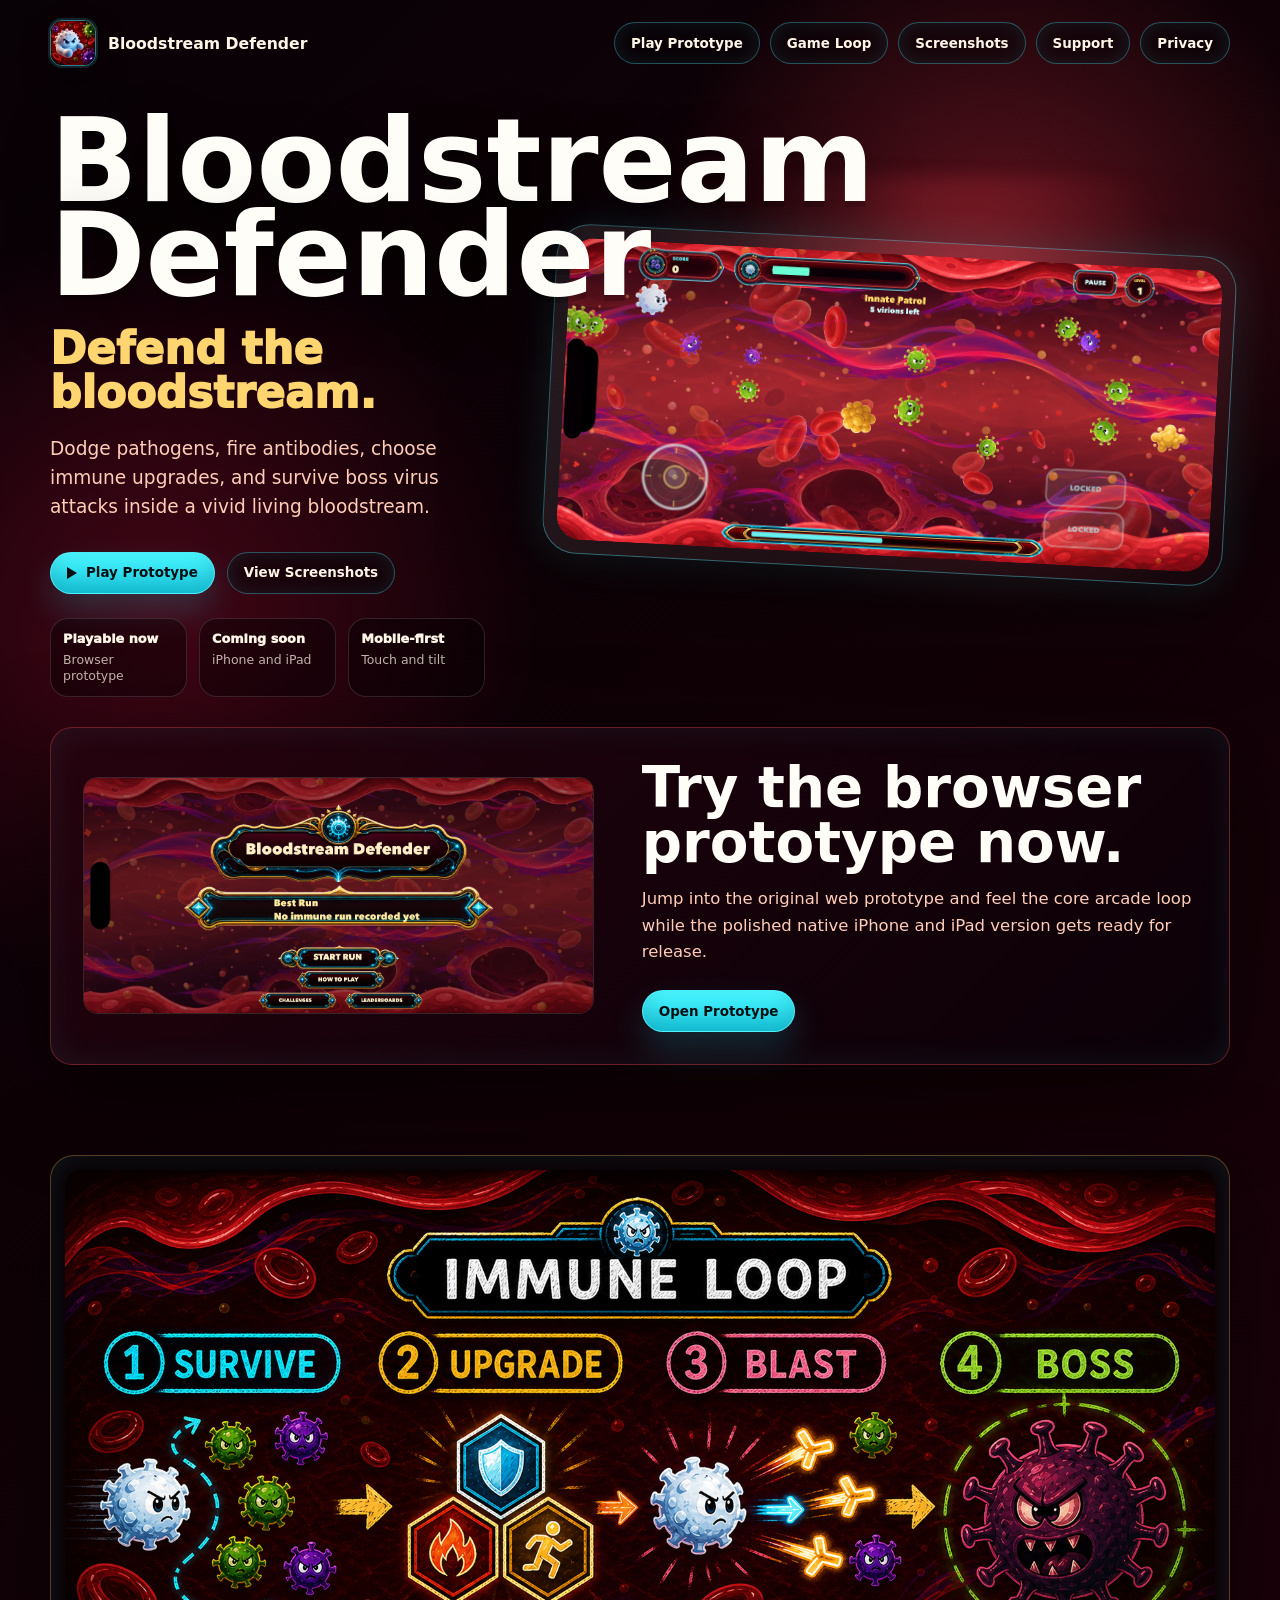
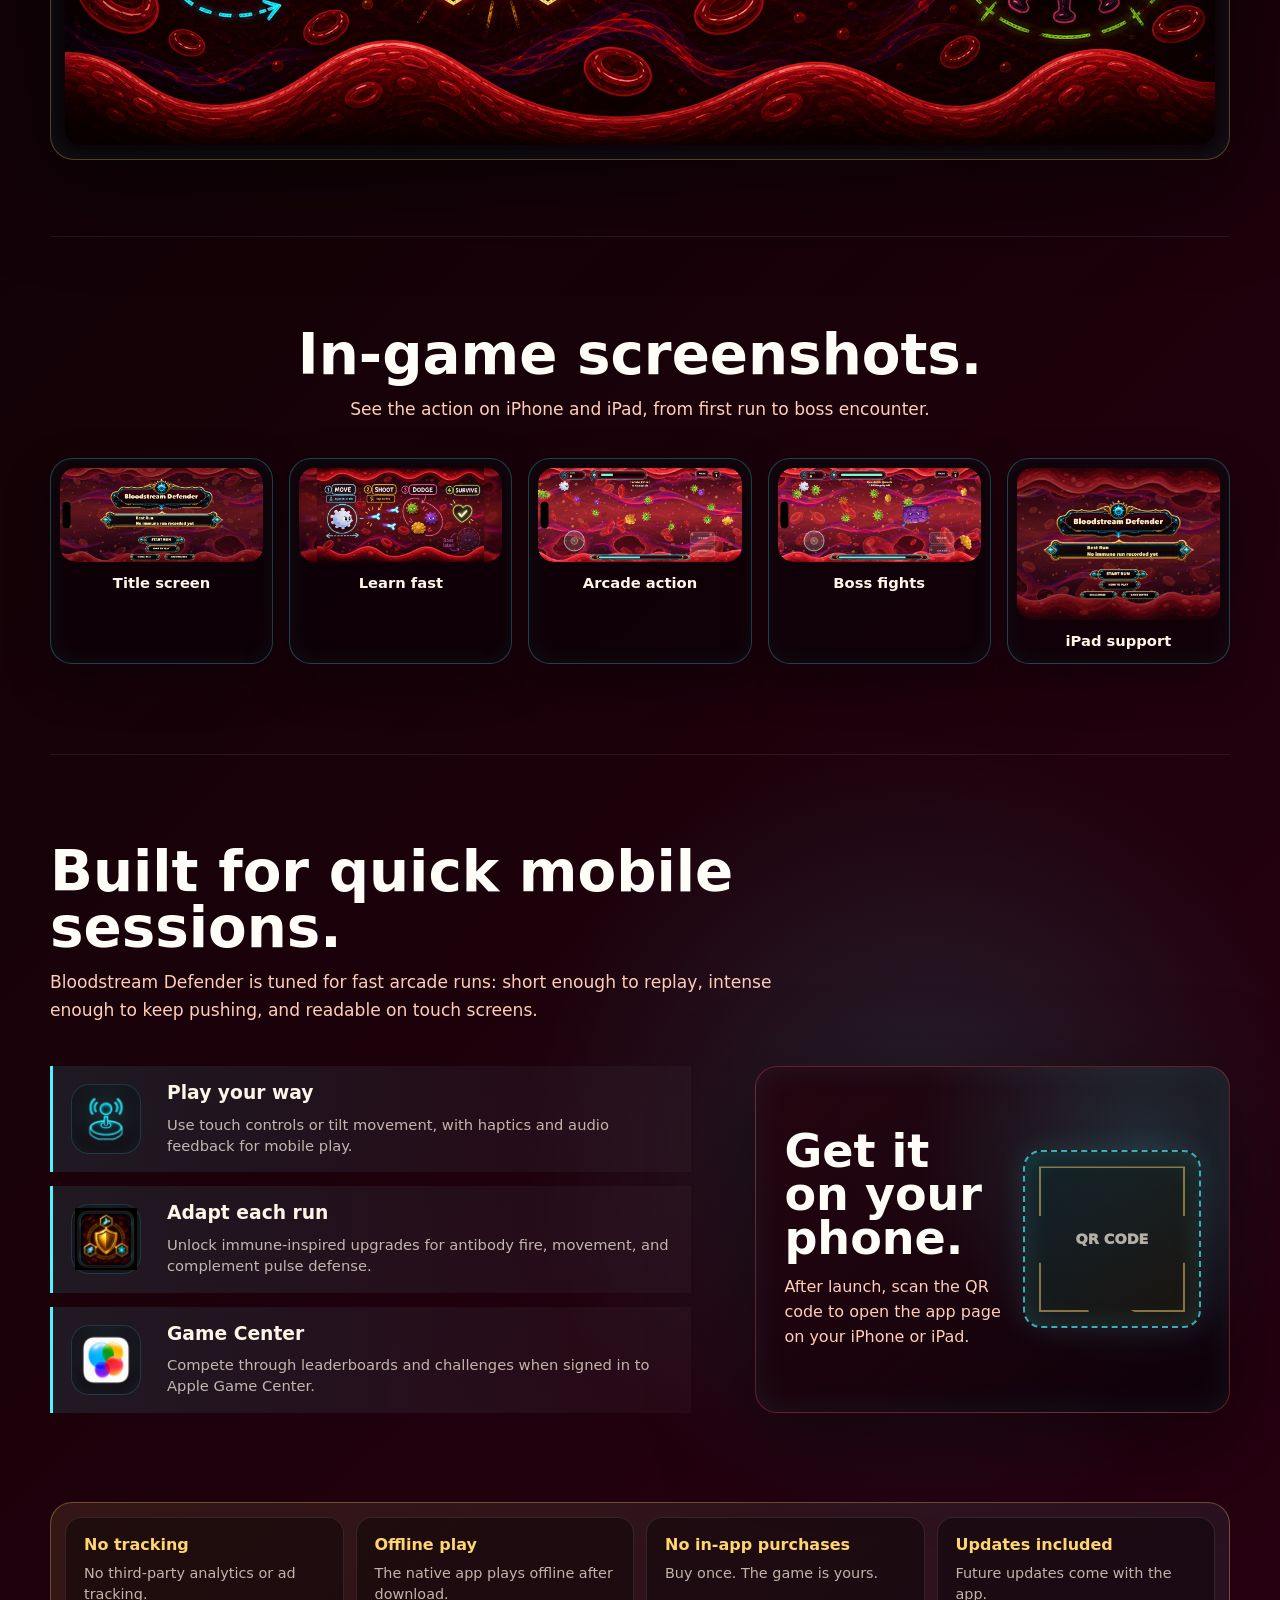
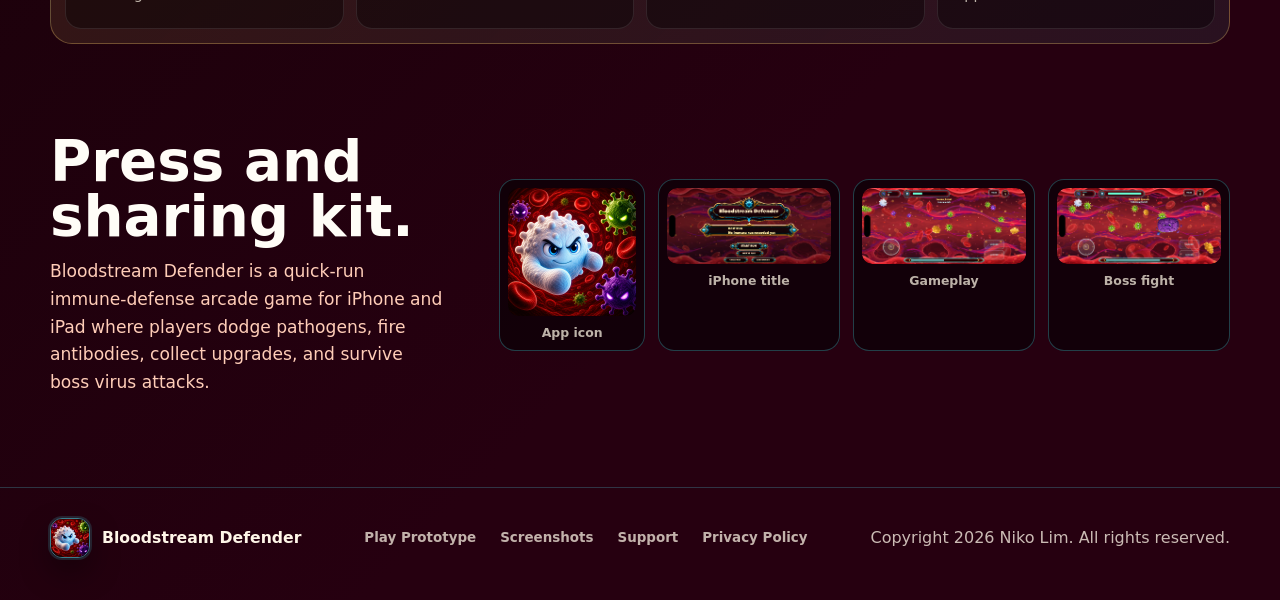
==== commit 2d1cc6e6: "Make media assets clickable" ====
--- a/index.html
+++ b/index.html
@@ -65,13 +65,17 @@
         </div>
         <div class="hero-media" aria-label="Bloodstream Defender gameplay screenshot">
           <div class="phone-frame">
-            <img src="assets/iphone-gameplay.png" alt="Bloodstream Defender gameplay with a white blood cell firing antibodies at pathogens">
+            <a class="media-link" href="assets/iphone-gameplay.png" target="_blank" rel="noopener" aria-label="Open Bloodstream Defender gameplay screenshot full size">
+              <img src="assets/iphone-gameplay.png" alt="Bloodstream Defender gameplay with a white blood cell firing antibodies at pathogens">
+            </a>
           </div>
         </div>
       </section>
 
       <section class="site-shell prototype-band" aria-labelledby="prototypeTitle">
-        <img src="assets/iphone-title.png" alt="Bloodstream Defender title screen">
+        <a class="media-link" href="assets/iphone-title.png" target="_blank" rel="noopener" aria-label="Open Bloodstream Defender title screen full size">
+          <img src="assets/iphone-title.png" alt="Bloodstream Defender title screen">
+        </a>
         <div>
           <h2 id="prototypeTitle">Try the browser prototype now.</h2>
           <p>
@@ -84,7 +88,9 @@
       <section id="loop" class="site-shell section loop-section">
         <h2 class="sr-only">The immune-defense loop.</h2>
         <figure class="loop-art">
-          <img src="assets/immune-defense-loop-kids.png" alt="The immune-defense loop: survive, upgrade, blast, and face the boss.">
+          <a class="media-link" href="assets/immune-defense-loop-kids.png" target="_blank" rel="noopener" aria-label="Open immune-defense loop art full size">
+            <img src="assets/immune-defense-loop-kids.png" alt="The immune-defense loop: survive, upgrade, blast, and face the boss.">
+          </a>
           <figcaption class="sr-only">Survive waves, choose upgrades, blast pathogens, and face boss viruses.</figcaption>
         </figure>
         <p class="sr-only">Gameplay loop: survive waves, choose upgrades, get stronger, and defeat boss viruses.</p>
@@ -97,23 +103,33 @@
         </div>
         <div class="shot-rail" aria-label="Bloodstream Defender screenshots">
           <figure class="shot">
-            <img src="assets/iphone-title.png" alt="Bloodstream Defender iPhone title screen">
+            <a class="media-link" href="assets/iphone-title.png" target="_blank" rel="noopener" aria-label="Open Bloodstream Defender iPhone title screen full size">
+              <img src="assets/iphone-title.png" alt="Bloodstream Defender iPhone title screen">
+            </a>
             <figcaption>Title screen</figcaption>
           </figure>
           <figure class="shot">
-            <img src="assets/iphone-how-to.png" alt="How to play screen showing move, shoot, dodge, and survive instructions">
+            <a class="media-link" href="assets/iphone-how-to.png" target="_blank" rel="noopener" aria-label="Open How to play screenshot full size">
+              <img src="assets/iphone-how-to.png" alt="How to play screen showing move, shoot, dodge, and survive instructions">
+            </a>
             <figcaption>Learn fast</figcaption>
           </figure>
           <figure class="shot">
-            <img src="assets/iphone-gameplay.png" alt="Gameplay screen with white blood cell, pathogens, and antibody projectiles">
+            <a class="media-link" href="assets/iphone-gameplay.png" target="_blank" rel="noopener" aria-label="Open Bloodstream Defender gameplay screenshot full size">
+              <img src="assets/iphone-gameplay.png" alt="Gameplay screen with white blood cell, pathogens, and antibody projectiles">
+            </a>
             <figcaption>Arcade action</figcaption>
           </figure>
           <figure class="shot">
-            <img src="assets/iphone-boss.png" alt="Boss encounter gameplay screenshot">
+            <a class="media-link" href="assets/iphone-boss.png" target="_blank" rel="noopener" aria-label="Open Bloodstream Defender boss fight screenshot full size">
+              <img src="assets/iphone-boss.png" alt="Boss encounter gameplay screenshot">
+            </a>
             <figcaption>Boss fights</figcaption>
           </figure>
           <figure class="shot shot--ipad">
-            <img src="assets/ipad-title.png" alt="Bloodstream Defender iPad title screen">
+            <a class="media-link" href="assets/ipad-title.png" target="_blank" rel="noopener" aria-label="Open Bloodstream Defender iPad title screen full size">
+              <img src="assets/ipad-title.png" alt="Bloodstream Defender iPad title screen">
+            </a>
             <figcaption>iPad support</figcaption>
           </figure>
         </div>
@@ -196,19 +212,27 @@
         </div>
         <div class="asset-strip" aria-label="Available marketing assets">
           <figure>
-            <img src="assets/app-icon.png?v=20260701" alt="Bloodstream Defender app icon">
+            <a class="media-link" href="assets/app-icon.png?v=20260701" target="_blank" rel="noopener" aria-label="Open Bloodstream Defender app icon full size">
+              <img src="assets/app-icon.png?v=20260701" alt="Bloodstream Defender app icon">
+            </a>
             <figcaption>App icon</figcaption>
           </figure>
           <figure>
-            <img src="assets/iphone-title.png" alt="Bloodstream Defender title screenshot">
+            <a class="media-link" href="assets/iphone-title.png" target="_blank" rel="noopener" aria-label="Open Bloodstream Defender title screenshot full size">
+              <img src="assets/iphone-title.png" alt="Bloodstream Defender title screenshot">
+            </a>
             <figcaption>iPhone title</figcaption>
           </figure>
           <figure>
-            <img src="assets/iphone-gameplay.png" alt="Bloodstream Defender gameplay screenshot">
+            <a class="media-link" href="assets/iphone-gameplay.png" target="_blank" rel="noopener" aria-label="Open Bloodstream Defender gameplay screenshot full size">
+              <img src="assets/iphone-gameplay.png" alt="Bloodstream Defender gameplay screenshot">
+            </a>
             <figcaption>Gameplay</figcaption>
           </figure>
           <figure>
-            <img src="assets/iphone-boss.png" alt="Bloodstream Defender boss fight screenshot">
+            <a class="media-link" href="assets/iphone-boss.png" target="_blank" rel="noopener" aria-label="Open Bloodstream Defender boss fight screenshot full size">
+              <img src="assets/iphone-boss.png" alt="Bloodstream Defender boss fight screenshot">
+            </a>
             <figcaption>Boss fight</figcaption>
           </figure>
         </div>
--- a/styles.css
+++ b/styles.css
@@ -76,6 +76,76 @@
 
 img {
   max-width: 100%;
+}
+
+.media-link {
+  position: relative;
+  display: block;
+  overflow: hidden;
+  border-radius: inherit;
+  color: var(--cyan);
+  text-decoration: none;
+  outline-offset: 5px;
+}
+
+.media-link img {
+  transition:
+    filter 180ms ease,
+    transform 180ms ease;
+}
+
+.media-link::before {
+  position: absolute;
+  inset: 0;
+  z-index: 1;
+  content: "";
+  background:
+    linear-gradient(135deg, rgba(81, 242, 255, 0.18), transparent 48%),
+    radial-gradient(circle at 85% 18%, rgba(255, 213, 111, 0.18), transparent 8rem);
+  opacity: 0;
+  pointer-events: none;
+  transition: opacity 180ms ease;
+}
+
+.media-link::after {
+  position: absolute;
+  top: 10px;
+  right: 10px;
+  z-index: 2;
+  width: 30px;
+  height: 30px;
+  content: "";
+  border: 1px solid rgba(81, 242, 255, 0.72);
+  border-radius: 50%;
+  background:
+    radial-gradient(circle at 12px 12px, transparent 0 6px, currentColor 6px 8px, transparent 8px),
+    linear-gradient(45deg, transparent 0 57%, currentColor 57% 64%, transparent 64%),
+    rgba(6, 0, 6, 0.72);
+  box-shadow: 0 0 18px rgba(81, 242, 255, 0.28);
+  opacity: 0;
+  pointer-events: none;
+  transform: translateY(-4px);
+  transition:
+    opacity 180ms ease,
+    transform 180ms ease;
+}
+
+.media-link:hover img,
+.media-link:focus-visible img {
+  filter: saturate(1.08) brightness(1.05);
+  transform: scale(1.025);
+}
+
+.media-link:hover::before,
+.media-link:hover::after,
+.media-link:focus-visible::before,
+.media-link:focus-visible::after {
+  opacity: 1;
+  transform: none;
+}
+
+.media-link:focus-visible {
+  outline: 2px solid var(--cyan);
 }
 
 .sr-only {
@@ -296,6 +366,7 @@
   content: "";
   border-radius: 999px;
   background: #050004;
+  pointer-events: none;
   transform: translateY(-50%);
 }
 
@@ -304,6 +375,10 @@
   z-index: 1;
   display: block;
   width: 100%;
+  border-radius: 24px;
+}
+
+.phone-frame .media-link {
   border-radius: 24px;
 }
 
@@ -327,6 +402,10 @@
   display: block;
   width: 100%;
   border: 1px solid rgba(255, 255, 255, 0.13);
+  border-radius: 14px;
+}
+
+.prototype-band .media-link {
   border-radius: 14px;
 }
 
@@ -389,6 +468,10 @@
   border-radius: 16px;
 }
 
+.loop-art .media-link {
+  border-radius: 16px;
+}
+
 .feature h3,
 .asset-strip figcaption,
 .shot figcaption {
@@ -437,6 +520,10 @@
 
 .shot--ipad img {
   aspect-ratio: 4 / 3;
+}
+
+.shot .media-link {
+  border-radius: 15px;
 }
 
 .shot figcaption {
@@ -665,6 +752,10 @@
   aspect-ratio: 1;
 }
 
+.asset-strip .media-link {
+  border-radius: 10px;
+}
+
 .asset-strip figcaption {
   padding: 10px 2px 2px;
   color: var(--muted-2);
